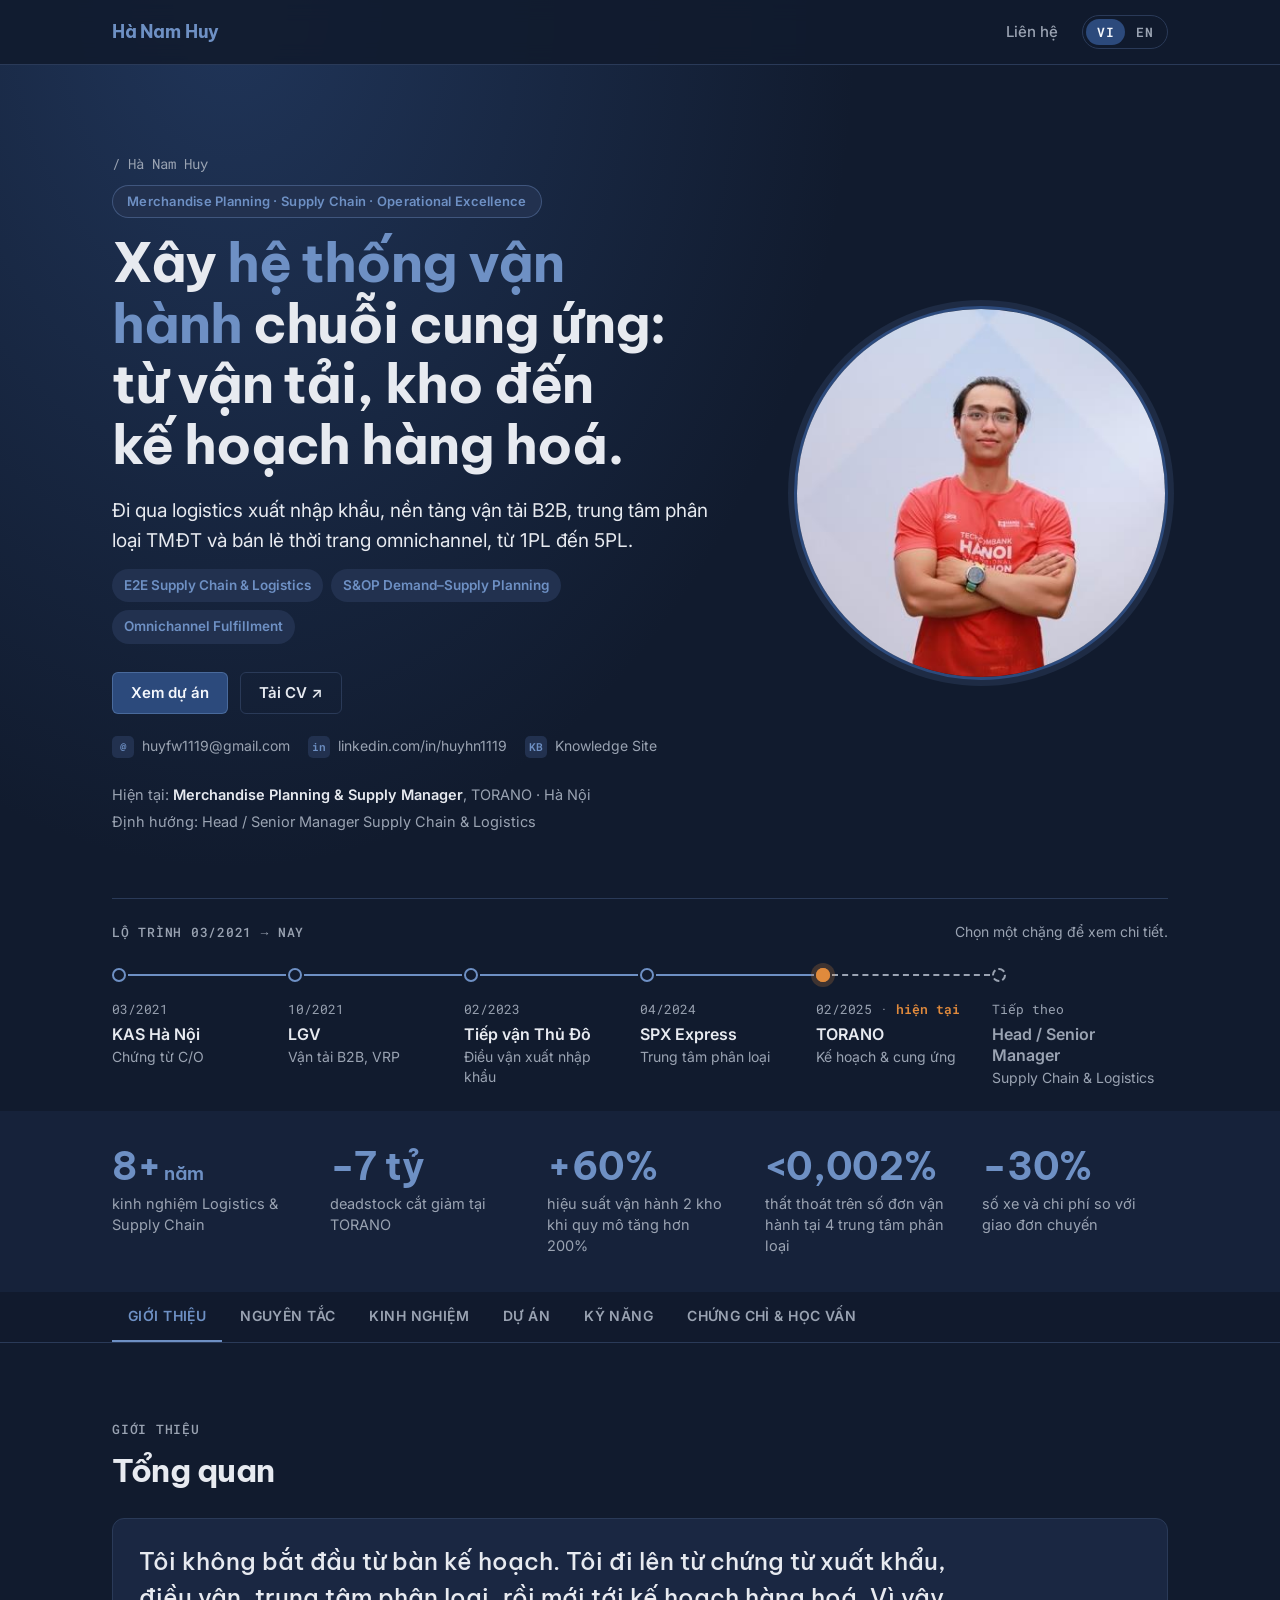
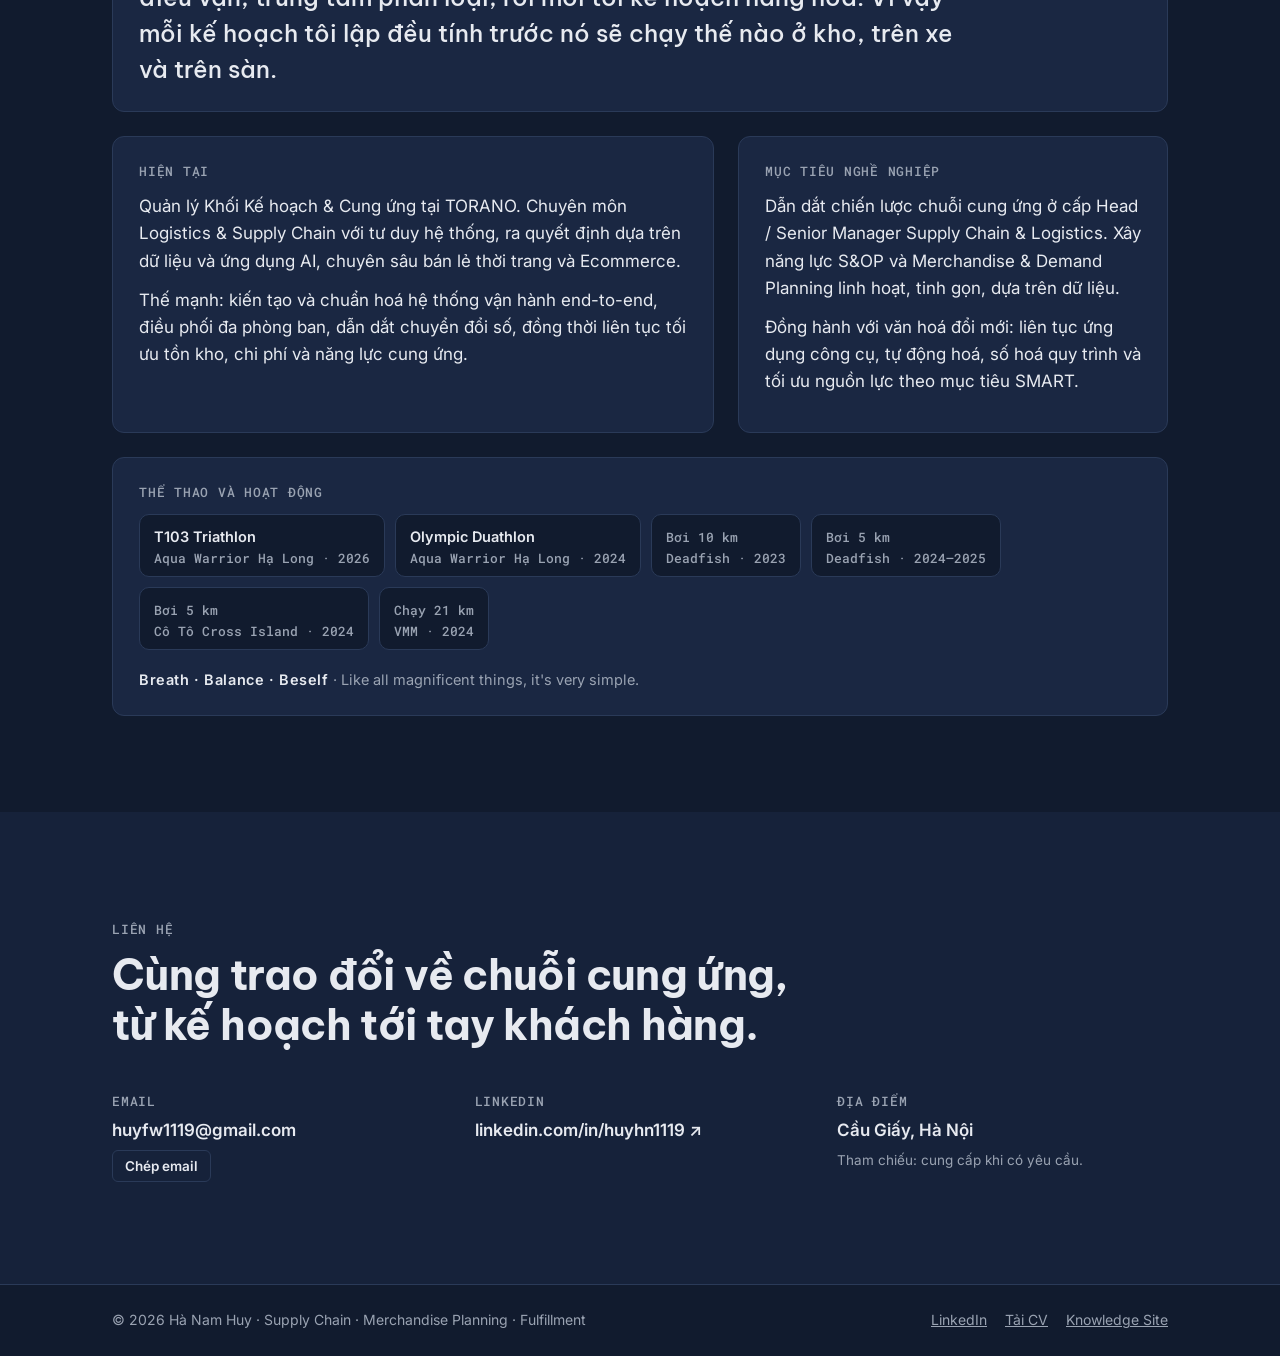
==== index.html @ 33646db2 "Update index.html" ====
<!doctype html>
<html lang="vi" data-lang="vi">
<head>
<meta charset="utf-8">
<meta name="viewport" content="width=device-width, initial-scale=1, viewport-fit=cover">
<title>Portfolio Hà Nam Huy</title>
<meta name="description" content="Hà Nam Huy · Merchandise Planning & Supply Manager. 8+ năm Logistics & Supply Chain: S&OP, tối ưu tồn kho, omnichannel fulfillment.">
<meta name="theme-color" content="#111B2E">
<meta property="og:title" content="Portfolio Hà Nam Huy">
<meta property="og:description" content="Xây hệ thống vận hành chuỗi cung ứng: từ vận tải, kho đến kế hoạch hàng hoá.">
<meta property="og:image" content="https://huyhn1119.github.io/portrait.jpg">
<meta property="og:type" content="website">
<link rel="preconnect" href="https://fonts.googleapis.com">
<link rel="preconnect" href="https://fonts.gstatic.com" crossorigin>
<link rel="stylesheet" href="https://fonts.googleapis.com/css2?family=Be+Vietnam+Pro:wght@500;600;700&family=Inter:wght@400;500;600&family=Roboto+Mono:wght@500;600&display=swap">
<link rel="stylesheet" href="style.css">
</head>
<body>

<header class="site-header is-static">
  <div class="wrap">
    <a class="wordmark" href="#top">Hà Nam Huy</a>
    <nav class="nav" aria-label="Chính">
      <a href="#contact"><span class="vi">Liên hệ</span><span class="en">Contact</span></a>
    </nav>
    <div class="lang-toggle" role="group" aria-label="Ngôn ngữ / Language">
      <button type="button" id="lang-vi" data-set-lang="vi" aria-pressed="true">VI</button>
      <button type="button" id="lang-en" data-set-lang="en" aria-pressed="false">EN</button>
    </div>
  </div>
</header>

<main id="top">

  <!-- ============ HERO ============ -->
  <section class="hero">
    <div class="wrap">
      <div class="hero-grid">
        <div>
          <p class="tag">/ Hà Nam Huy</p>
          <span class="title-badge">Merchandise Planning · Supply Chain · Operational Excellence</span>
          <h1>
            <span class="vi">Xây <span class="hl">hệ thống vận hành</span> chuỗi cung ứng: từ vận tải, kho đến kế hoạch hàng hoá.</span>
            <span class="en">I build <span class="hl">supply chain operations</span>: from transport and warehousing to merchandise planning.</span>
          </h1>
          <p class="sub">
            <span class="vi">Đi qua logistics xuất nhập khẩu, nền tảng vận tải B2B, trung tâm phân loại TMĐT và bán lẻ thời trang omnichannel, từ 1PL đến 5PL.</span>
            <span class="en">My path runs through import–export logistics, a B2B transport platform, e-commerce sortation centers and omnichannel fashion retail, from 1PL to 5PL.</span>
          </p>
          <ul class="chips">
            <li class="chip">E2E Supply Chain &amp; Logistics</li>
            <li class="chip">S&amp;OP Demand–Supply Planning</li>
            <li class="chip">Omnichannel Fulfillment</li>
          </ul>
          <div class="hero-actions">
            <a class="btn btn-primary" href="#projects" data-open="projects"><span class="vi">Xem dự án</span><span class="en">View work</span></a>
            <a class="btn btn-ghost" href="https://drive.google.com/drive/u/0/folders/1o5TJ6o3ONp632tUs8IIN2WiGJLs0FTWV" target="_blank" rel="noopener"><span class="vi">Tải CV ↗</span><span class="en">Download CV ↗</span></a>
          </div>
          <ul class="contact-pills">
            <li><span class="pill-text"><span class="pill-icon" aria-hidden="true">@</span>huyfw1119@gmail.com</span></li>
            <li><a href="https://www.linkedin.com/in/huyhn1119" target="_blank" rel="noopener"><span class="pill-icon" aria-hidden="true">in</span>linkedin.com/in/huyhn1119</a></li>
            <li><a href="https://sites.google.com/view/huyhn1119" target="_blank" rel="noopener"><span class="pill-icon" aria-hidden="true">KB</span>Knowledge Site</a></li>
          </ul>
          <ul class="hero-meta">
            <li>
              <span class="vi">Hiện tại: <strong>Merchandise Planning &amp; Supply Manager</strong>, TORANO · Hà Nội</span>
              <span class="en">Now: <strong>Merchandise Planning &amp; Supply Manager</strong>, TORANO · Hanoi</span>
            </li>
            <li>
              <span class="vi">Định hướng: Head / Senior Manager Supply Chain &amp; Logistics</span>
              <span class="en">Open to: Head / Senior Manager, Supply Chain &amp; Logistics</span>
            </li>
          </ul>
        </div>
        <figure class="portrait">
          <img src="portrait.jpg" width="396" height="396" alt="Chân dung Hà Nam Huy">
        </figure>
      </div>

      <!-- Career route: 5 stops, oldest to newest, then the next role -->
      <div class="route">
        <div class="route-head">
          <span class="label"><span class="vi">Lộ trình 03/2021 → nay</span><span class="en">Route 03/2021 → today</span></span>
          <p><span class="vi">Chọn một chặng để xem chi tiết.</span><span class="en">Pick a stop to see the details.</span></p>
        </div>
        <ol class="route-track">
          <li class="stop">
            <span class="dot" aria-hidden="true"></span>
            <a href="#exp-kas" data-open="exp-kas">
              <span class="stop-date">03/2021</span>
              <span class="stop-name">KAS Hà Nội</span>
              <span class="stop-role"><span class="vi">Chứng từ C/O</span><span class="en">C/O documentation</span></span>
            </a>
          </li>
          <li class="stop">
            <span class="dot" aria-hidden="true"></span>
            <a href="#exp-lgv" data-open="exp-lgv">
              <span class="stop-date">10/2021</span>
              <span class="stop-name">LGV</span>
              <span class="stop-role"><span class="vi">Vận tải B2B, VRP</span><span class="en">B2B transport, VRP</span></span>
            </a>
          </li>
          <li class="stop">
            <span class="dot" aria-hidden="true"></span>
            <a href="#exp-thudo" data-open="exp-thudo">
              <span class="stop-date">02/2023</span>
              <span class="stop-name"><span class="vi">Tiếp vận Thủ Đô</span><span class="en">Thu Do Logistics</span></span>
              <span class="stop-role"><span class="vi">Điều vận xuất nhập khẩu</span><span class="en">Import–export dispatch</span></span>
            </a>
          </li>
          <li class="stop">
            <span class="dot" aria-hidden="true"></span>
            <a href="#exp-spx" data-open="exp-spx">
              <span class="stop-date">04/2024</span>
              <span class="stop-name">SPX Express</span>
              <span class="stop-role"><span class="vi">Trung tâm phân loại</span><span class="en">Sortation centers</span></span>
            </a>
          </li>
          <li class="stop is-current">
            <span class="dot" aria-hidden="true"></span>
            <a href="#exp-torano" data-open="exp-torano">
              <span class="stop-date">02/2025 · <span class="stop-now"><span class="vi">hiện tại</span><span class="en">now</span></span></span>
              <span class="stop-name">TORANO</span>
              <span class="stop-role"><span class="vi">Kế hoạch &amp; cung ứng</span><span class="en">Planning &amp; supply</span></span>
            </a>
          </li>
          <li class="stop is-next">
            <span class="dot" aria-hidden="true"></span>
            <span class="stop-date"><span class="vi">Tiếp theo</span><span class="en">Next</span></span>
            <span class="stop-name">Head / Senior Manager</span>
            <span class="stop-role">Supply Chain &amp; Logistics</span>
          </li>
          <li class="parcel" aria-hidden="true"></li>
        </ol>
      </div>
    </div>
  </section>

  <!-- ============ KEY NUMBERS ============ -->
  <section class="numbers" aria-label="Con số chính">
    <div class="wrap">
      <ul>
        <li>
          <span class="figure">8+<small><span class="vi">năm</span><span class="en">yrs</span></small></span>
          <span><span class="vi">kinh nghiệm Logistics &amp; Supply Chain</span><span class="en">in logistics &amp; supply chain</span></span>
        </li>
        <li>
          <span class="figure"><span class="vi">−7 tỷ</span><span class="en">−7B</span></span>
          <span><span class="vi">deadstock cắt giảm tại TORANO</span><span class="en">VND of deadstock cut at TORANO</span></span>
        </li>
        <li>
          <span class="figure">+60%</span>
          <span><span class="vi">hiệu suất vận hành 2 kho khi quy mô tăng hơn 200%</span><span class="en">productivity across 2 warehouses while volume grew 200%+</span></span>
        </li>
        <li>
          <span class="figure"><span class="vi">&lt;0,002%</span><span class="en">&lt;0.002%</span></span>
          <span><span class="vi">thất thoát trên số đơn vận hành tại 4 trung tâm phân loại</span><span class="en">loss on orders handled across 4 sortation centers</span></span>
        </li>
        <li>
          <span class="figure">−30%</span>
          <span><span class="vi">số xe và chi phí so với giao đơn chuyến</span><span class="en">vehicles and cost vs. single-drop trips</span></span>
        </li>
      </ul>
    </div>
  </section>

  <!-- ============ TAB BAR ============ -->
  <nav class="tabbar" aria-label="Nội dung">
    <div class="wrap">
      <div class="tabs-scroll">
        <div class="tablist" role="tablist" aria-label="Nội dung">
          <button class="tab" role="tab" id="tab-intro" aria-controls="intro" aria-selected="true" tabindex="0"><span class="vi">Giới thiệu</span><span class="en">About</span></button>
          <button class="tab" role="tab" id="tab-principles" aria-controls="principles" aria-selected="false" tabindex="-1"><span class="vi">Nguyên tắc</span><span class="en">Principles</span></button>
          <button class="tab" role="tab" id="tab-experience" aria-controls="experience" aria-selected="false" tabindex="-1"><span class="vi">Kinh nghiệm</span><span class="en">Experience</span></button>
          <button class="tab" role="tab" id="tab-projects" aria-controls="projects" aria-selected="false" tabindex="-1"><span class="vi">Dự án</span><span class="en">Work</span></button>
          <button class="tab" role="tab" id="tab-skills" aria-controls="skills" aria-selected="false" tabindex="-1"><span class="vi">Kỹ năng</span><span class="en">Skills</span></button>
          <button class="tab" role="tab" id="tab-certs" aria-controls="certs" aria-selected="false" tabindex="-1"><span class="vi">Chứng chỉ &amp; Học vấn</span><span class="en">Certificates &amp; Education</span></button>
        </div>
      </div>
    </div>
  </nav>

  <div class="panels" id="panels">
    <div class="wrap">

      <!-- ===== INTRO ===== -->
      <section class="tabpanel" role="tabpanel" id="intro" aria-labelledby="tab-intro">
        <div class="panel-title">
          <span class="label"><span class="vi">Giới thiệu</span><span class="en">About</span></span>
          <h2><span class="vi">Tổng quan</span><span class="en">Overview</span></h2>
        </div>
        <div class="intro-grid">
          <div class="card wide">
            <p class="about-intro vi">Tôi không bắt đầu từ bàn kế hoạch. Tôi đi lên từ chứng từ xuất khẩu, điều vận, trung tâm phân loại, rồi mới tới kế hoạch hàng hoá. Vì vậy mỗi kế hoạch tôi lập đều tính trước nó sẽ chạy thế nào ở kho, trên xe và trên sàn.</p>
            <p class="about-intro en">I didn't start at a planning desk. I came up through export documentation, freight dispatch and sortation centers before moving into merchandise planning. So every plan I build already accounts for how it will run in the warehouse, on the truck and on the marketplace.</p>
          </div>
          <div class="card">
            <h3 class="label"><span class="vi">Hiện tại</span><span class="en">Today</span></h3>
            <p class="vi">Quản lý Khối Kế hoạch &amp; Cung ứng tại TORANO. Chuyên môn Logistics &amp; Supply Chain với tư duy hệ thống, ra quyết định dựa trên dữ liệu và ứng dụng AI, chuyên sâu bán lẻ thời trang và Ecommerce.</p>
            <p class="en">I lead the Planning &amp; Supply division at TORANO. My work is logistics and supply chain with systems thinking, data-driven decisions and applied AI, focused on fashion retail and e-commerce.</p>
            <p class="vi">Thế mạnh: kiến tạo và chuẩn hoá hệ thống vận hành end-to-end, điều phối đa phòng ban, dẫn dắt chuyển đổi số, đồng thời liên tục tối ưu tồn kho, chi phí và năng lực cung ứng.</p>
            <p class="en">Strengths: building and standardizing end-to-end operations, coordinating across departments and leading digital change, while keeping inventory, cost and supply capacity in check.</p>
          </div>
          <div class="card">
            <h3 class="label"><span class="vi">Mục tiêu nghề nghiệp</span><span class="en">Career goal</span></h3>
            <p class="vi">Dẫn dắt chiến lược chuỗi cung ứng ở cấp Head / Senior Manager Supply Chain &amp; Logistics. Xây năng lực S&amp;OP và Merchandise &amp; Demand Planning linh hoạt, tinh gọn, dựa trên dữ liệu.</p>
            <p class="en">To lead supply chain strategy as Head / Senior Manager of Supply Chain &amp; Logistics, building S&amp;OP and merchandise and demand planning that is agile, lean and data-driven.</p>
            <p class="vi">Đồng hành với văn hoá đổi mới: liên tục ứng dụng công cụ, tự động hoá, số hoá quy trình và tối ưu nguồn lực theo mục tiêu SMART.</p>
            <p class="en">I want to work in a culture of change: adopting tools, automating, digitizing processes and using resources against SMART goals.</p>
          </div>
          <div class="card wide">
            <h3 class="label"><span class="vi">Thể thao và hoạt động</span><span class="en">Sport</span></h3>
            <ul class="sport-list">
              <li><b>T103 Triathlon</b><span>Aqua Warrior Hạ Long · 2026</span></li>
              <li><b>Olympic Duathlon</b><span>Aqua Warrior Hạ Long · 2024</span></li>
              <li><b><span class="vi">Bơi 10 km</span><span class="en">Swim 10 km</span></b><span>Deadfish · 2023</span></li>
              <li><b><span class="vi">Bơi 5 km</span><span class="en">Swim 5 km</span></b><span>Deadfish · 2024–2025</span></li>
              <li><b><span class="vi">Bơi 5 km</span><span class="en">Swim 5 km</span></b><span>Cô Tô Cross Island · 2024</span></li>
              <li><b><span class="vi">Chạy 21 km</span><span class="en">Run 21 km</span></b><span>VMM · 2024</span></li>
            </ul>
            <p class="motto" style="margin-top:18px"><b>Breath · Balance · Beself</b> · Like all magnificent things, it's very simple.</p>
          </div>
        </div>
      </section>

      <!-- ===== PRINCIPLES ===== -->
      <section class="tabpanel" role="tabpanel" id="principles" aria-labelledby="tab-principles" hidden>
        <div class="panel-block">
          <div class="panel-title">
            <span class="label"><span class="vi">Điều tôi tin</span><span class="en">What I believe</span></span>
            <h2><span class="vi">5 nguyên tắc rút ra từ 5 chặng đường.</span><span class="en">Five principles from five stops.</span></h2>
          </div>
          <ul class="beliefs">
            <li class="belief">
              <h3><span class="vi">Nhìn cả chuỗi trước khi tối ưu một khâu.</span><span class="en">See the whole chain before optimizing one step.</span></h3>
              <div>
                <p class="vi">Tôi đã đi qua chứng từ xuất khẩu, điều vận, trung tâm phân loại rồi kế hoạch hàng hoá. Sửa một khâu mà không nhìn khâu sau thì chi phí chỉ chuyển sang chỗ khác.</p>
                <p class="en">I have worked export documentation, freight dispatch, sortation centers and merchandise planning. Fix one step without looking at the next, and the cost simply moves somewhere else.</p>
                <p class="source"><b><span class="vi">Rút ra từ</span><span class="en">From</span></b> · KAS · <span class="vi">Tiếp vận Thủ Đô</span><span class="en">Thu Do Logistics</span> · SPX · TORANO</p>
              </div>
            </li>
            <li class="belief">
              <h3><span class="vi">Phương án tốt phải chạy được với ràng buộc thật.</span><span class="en">A good plan has to run under real constraints.</span></h3>
              <div>
                <p class="vi">SLA, khung giờ giao, tải trọng xe, công suất kho, leadtime sản xuất: thiếu một ràng buộc thì kế hoạch đẹp cũng vỡ khi vào cao điểm.</p>
                <p class="en">SLAs, delivery windows, vehicle payloads, warehouse capacity, production lead time: miss one constraint and even a clean plan breaks at peak.</p>
                <p class="source"><b><span class="vi">Rút ra từ</span><span class="en">From</span></b> · LGV (VRP, milk-run) · SPX (campaign) · TORANO (<span class="vi">mùa sale</span><span class="en">sale seasons</span>)</p>
              </div>
            </li>
            <li class="belief">
              <h3><span class="vi">Chuẩn hoá trước, số hoá sau.</span><span class="en">Standardize first, digitize second.</span></h3>
              <div>
                <p class="vi">Quy trình phải rõ, hàng phải có định danh – định lượng – định vị, rồi mới đưa lên hệ thống. Làm ngược lại thì phần mềm mới chỉ ghi nhận cái lộn xộn cũ nhanh hơn.</p>
                <p class="en">The process has to be clear and every item identified, counted and located before it goes into a system. Do it the other way round and new software just records the old mess faster.</p>
                <p class="source"><b><span class="vi">Rút ra từ</span><span class="en">From</span></b> · SPX (<span class="vi">tồn công cụ</span><span class="en">tool inventory</span> 66% → 99%) · TORANO (Base → Lark Suite, <span class="vi">tồn kho chính xác</span><span class="en">inventory accuracy</span> 90% → &gt;99%)</p>
              </div>
            </li>
            <li class="belief">
              <h3><span class="vi">Số liệu phải giúp ra quyết định.</span><span class="en">Data has to drive a decision.</span></h3>
              <div>
                <p class="vi">Dữ liệu chỉ có giá trị khi trả lời được câu hỏi cụ thể: ghép tuyến hay chạy đơn chuyến, tăng ca hay giữ ca, reorder hay cancel PO.</p>
                <p class="en">Data is only worth something when it answers a specific question: consolidate the route or run single drops, add overtime or hold the shift, reorder or cancel the PO.</p>
                <p class="source"><b><span class="vi">Rút ra từ</span><span class="en">From</span></b> · LGV · SPX · TORANO</p>
              </div>
            </li>
            <li class="belief">
              <h3><span class="vi">Đội vận hành mạnh nhờ hệ thống, không nhờ quản lý phải có mặt.</span><span class="en">Strong operations teams run on systems, not on the manager being in the room.</span></h3>
              <div>
                <p class="vi">Mỗi người biết rõ việc của mình, đo bằng chỉ số nào, phối hợp với ai. Khi đó đội vẫn chạy đúng dù quản lý vắng mặt.</p>
                <p class="en">Everyone knows their job, the metric it is measured by and who they work with. Then the team runs right even when the manager is away.</p>
                <p class="source"><b><span class="vi">Rút ra từ</span><span class="en">From</span></b> · <span class="vi">Tiếp vận Thủ Đô</span><span class="en">Thu Do Logistics</span> (Team leader) · SPX (<span class="vi">6 team, 30 người</span><span class="en">6 teams, 30 people</span>) · TORANO (<span class="vi">29 người</span><span class="en">29 people</span>, OKRs)</p>
              </div>
            </li>
          </ul>
        </div>

        <div class="panel-block">
          <div class="panel-title">
            <span class="label"><span class="vi">Cách tôi làm việc</span><span class="en">How I work</span></span>
            <h2><span class="vi">Mỗi bài toán vận hành đi qua 5 bước, rồi lặp lại.</span><span class="en">Every operations problem goes through five steps, then the cycle repeats.</span></h2>
          </div>
          <div class="work-grid">
            <div>
              <ol class="steps">
                <li class="step">
                  <h3><span class="vi">Vẽ lại luồng</span><span class="en">Map the flow</span></h3>
                  <p><span class="vi">VSM: dòng hàng và dòng thông tin đang chạy thật, không phải trên giấy.</span><span class="en">VSM: the material and information flow as it really runs, not as it looks on paper.</span></p>
                </li>
                <li class="step">
                  <h3><span class="vi">Khoanh vùng</span><span class="en">Isolate</span></h3>
                  <p><span class="vi">Pareto: số ít khâu, SKU, nguyên nhân gây phần lớn vấn đề.</span><span class="en">Pareto: the few steps, SKUs and causes behind most of the problem.</span></p>
                </li>
                <li class="step">
                  <h3><span class="vi">Chuẩn hoá</span><span class="en">Standardize</span></h3>
                  <p><span class="vi">Tam định (Định danh – Định lượng – Định vị) và quy trình liên phòng ban.</span><span class="en">Identify, count and locate every item, and set cross-department processes.</span></p>
                </li>
                <li class="step">
                  <h3><span class="vi">Số hoá và đo</span><span class="en">Digitize and measure</span></h3>
                  <p><span class="vi">Pipeline API – ELT – Report/BI, dashboard, KPI.</span><span class="en">API – ELT – Report/BI pipeline, dashboards, KPIs.</span></p>
                </li>
                <li class="step">
                  <h3><span class="vi">Vận hành theo chu trình</span><span class="en">Run the cycle</span></h3>
                  <p><span class="vi">S&amp;OP, OKRs: review định kỳ, điều chỉnh kế hoạch.</span><span class="en">S&amp;OP and OKRs: regular reviews, plan adjustments.</span></p>
                </li>
              </ol>
              <p class="loop-note">
                <svg width="18" height="18" viewBox="0 0 18 18" aria-hidden="true"><path d="M15 9a6 6 0 1 1-2-4.5M13 1.8v3h-3"/></svg>
                <span><span class="vi">Kết quả đo ở bước 5 quay lại bước 1: mỗi vòng review là một lần vẽ lại luồng.</span><span class="en">What step 5 measures feeds back into step 1: every review cycle redraws the flow.</span></span>
              </p>
            </div>

            <aside class="panel-box card">
              <span class="label"><span class="vi">Khung cân bằng</span><span class="en">Balancing frame</span></span>
              <h3><span class="vi">3 yếu tố cân bằng trong mọi quyết định</span><span class="en">Three forces in every decision</span></h3>
              <p><span class="vi">Cải thiện một cạnh thường tạo áp lực lên hai cạnh còn lại.</span><span class="en">Improving one side usually puts pressure on the other two.</span></p>
              <svg class="triangle" viewBox="0 0 360 270" role="img" aria-label="Tam giác Service, Cost, Cash">
                <polygon class="tri-edge" points="180,46 316,222 44,222"/>
                <circle class="tri-node" cx="180" cy="46" r="7"/>
                <circle class="tri-node" cx="316" cy="222" r="7"/>
                <circle class="tri-node" cx="44" cy="222" r="7"/>
                <text class="tri-label vi" x="180" y="16" text-anchor="middle">Mức độ phục vụ</text>
                <text class="tri-sub vi" x="180" y="31" text-anchor="middle">Service</text>
                <text class="tri-label en" x="180" y="28" text-anchor="middle">Service</text>
                <text class="tri-label vi" x="52" y="250" text-anchor="middle">Chi phí</text>
                <text class="tri-sub vi" x="52" y="265" text-anchor="middle">Cost</text>
                <text class="tri-label en" x="52" y="250" text-anchor="middle">Cost</text>
                <text class="tri-label vi" x="308" y="250" text-anchor="middle">Vốn tồn kho</text>
                <text class="tri-sub vi" x="308" y="265" text-anchor="middle">Cash</text>
                <text class="tri-label en" x="308" y="250" text-anchor="middle">Cash</text>
                <text class="tri-center vi" x="180" y="168" text-anchor="middle">cân bằng theo</text>
                <text class="tri-center vi" x="180" y="186" text-anchor="middle">chiến lược</text>
                <text class="tri-center en" x="180" y="168" text-anchor="middle">balanced by</text>
                <text class="tri-center en" x="180" y="186" text-anchor="middle">strategy</text>
              </svg>
              <p class="cite"><span class="vi">Khung Supply Chain Triangle của Bram DeSmet</span><span class="en">Bram DeSmet's Supply Chain Triangle</span>, <a href="https://bramdesmet.com/supply-chain-triangle/" target="_blank" rel="noopener">Kogan Page, 2018</a>.</p>
            </aside>
          </div>
        </div>
      </section>

      <!-- ===== EXPERIENCE ===== -->
      <section class="tabpanel" role="tabpanel" id="experience" aria-labelledby="tab-experience" hidden>
        <div class="panel-title">
          <span class="label"><span class="vi">Kinh nghiệm</span><span class="en">Experience</span></span>
          <h2><span class="vi">5 chặng, mới nhất trước.</span><span class="en">Five stops, newest first.</span></h2>
          <p><span class="vi">Số liệu lấy từ CV. Mỗi chặng có một bài học rút ra; 4 chặng có trang case riêng.</span><span class="en">Figures come from my CV. Each stop has one lesson; four have their own case page.</span></p>
        </div>
        <ul class="exp-list">

          <li class="exp-card is-current" id="exp-torano">
            <div class="exp-head">
              <h3 class="exp-company">TORANO <span class="vi">· Công ty TNHH TM Dương Anh Việt Nam</span><span class="en">· Duong Anh Vietnam Trading Co., Ltd.</span></h3>
              <span class="exp-period">02/2025 – <span class="vi">nay</span><span class="en">present</span></span>
            </div>
            <p class="exp-role">Merchandise Planning &amp; Supply Manager</p>
            <p class="exp-scope"><span class="vi">29 người (Planning 4 · Kho 25) · báo cáo CEO · Top 2 thời trang nam TMĐT · doanh thu 500+ tỷ · ngân sách sản xuất 200+ tỷ</span><span class="en">29 people (Planning 4 · Warehouse 25) · reporting to the CEO · Top 2 in men's fashion e-commerce · VND 500B+ revenue · VND 200B+ production budget</span></p>
            <p class="exp-lesson"><span class="vi">Kế hoạch, kho và dữ liệu phải chạy chung một hệ thống.</span><span class="en">Planning, warehousing and data have to run as one system.</span></p>
            <ul class="points vi">
              <li>Thiết lập và vận hành chu trình S&amp;OP toàn công ty, đồng bộ Sản xuất – Kinh doanh – Tồn kho.</li>
              <li>Pipeline dữ liệu API – ELT – Report/BI và model ML dự báo nhu cầu.</li>
              <li>Cơ cấu hàng hoá (assortment): danh mục, dòng hàng, phân khúc sản phẩm.</li>
              <li>Thiết lập lại luồng công việc 2 kho: phân phối 600.000 pcs và fulfillment 3.000–5.000 đơn/ngày.</li>
              <li>Xây OKRs, chuyển hệ thống từ Base sang Lark Suite và Meegle.</li>
            </ul>
            <ul class="points en">
              <li>Set up and ran a company-wide S&amp;OP cycle aligning production, sales and inventory.</li>
              <li>An API – ELT – Report/BI data pipeline and ML demand-forecasting models.</li>
              <li>Assortment structure: categories, product lines, product segments.</li>
              <li>Redesigned work flow in 2 warehouses: 600,000-pc distribution stock and 3,000–5,000 e-commerce orders a day.</li>
              <li>Set up OKRs and moved from Base to Lark Suite and Meegle.</li>
            </ul>
            <ul class="kpi-row">
              <li class="kpi-chip">Deadstock <strong><span class="vi">−7 tỷ</span><span class="en">−VND 7B</span></strong></li>
              <li class="kpi-chip">SLOB <strong>15% → &lt;5%</strong></li>
              <li class="kpi-chip"><span class="vi">Tồn kho</span><span class="en">Inventory</span> <strong>−20%</strong></li>
              <li class="kpi-chip"><span class="vi">Hiệu suất 2 kho</span><span class="en">Warehouse productivity</span> <strong>+60%</strong></li>
              <li class="kpi-chip"><span class="vi">Tồn kho chính xác</span><span class="en">Inventory accuracy</span> <strong>90% → &gt;99%</strong></li>
              <li class="kpi-chip"><span class="vi">Tiết kiệm vận chuyển 2025</span><span class="en">Transport saved in 2025</span> <strong><span class="vi">&gt;600 tr</span><span class="en">VND 600M+</span></strong></li>
            </ul>
            <div class="exp-actions">
              <a class="btn btn-ghost btn-small" href="case-ibp.html">Case · IBP + ML Forecasting →</a>
              <a class="btn btn-ghost btn-small" href="case-fulfillment.html">Case · Fulfillment flow →</a>
            </div>
          </li>

          <li class="exp-card" id="exp-spx">
            <div class="exp-head">
              <h3 class="exp-company">SPX Express · SEA Group</h3>
              <span class="exp-period">04/2024 – 01/2025</span>
            </div>
            <p class="exp-role">Operation Support Lead</p>
            <p class="exp-scope"><span class="vi">Mega SOC Bắc Ninh A &amp; B · SOC Hà Nội &amp; Hà Nội 2 · 6 team, 30 người · báo cáo AM · 500k–1M+ đơn/ngày · kho 100.000 m²</span><span class="en">Mega SOC Bắc Ninh A &amp; B · Hà Nội &amp; Hà Nội 2 SOC · 6 teams, 30 people · reporting to the AM · 500k–1M+ orders a day · 100,000 m² warehouse</span></p>
            <p class="exp-lesson"><span class="vi">Cao điểm thắng nhờ chuẩn bị trước, không nhờ tăng ca chữa cháy.</span><span class="en">Peaks are won by preparing early, not by firefighting with overtime.</span></p>
            <ul class="points vi">
              <li>Hoạch định nguồn lực theo dự báo nhu cầu và khả năng xử lý.</li>
              <li>Quản trị rủi ro, overtime kỳ campaign và spike.</li>
              <li>Kiểm soát backlog, thất lạc, hư hỏng.</li>
              <li>Mua hàng và kiểm soát công cụ dụng cụ vận hành, ngân sách 500+ triệu/tháng.</li>
            </ul>
            <ul class="points en">
              <li>Planned resources against demand forecasts and handling capacity.</li>
              <li>Managed risk and overtime through campaigns and spikes.</li>
              <li>Controlled backlog, lost parcels and damage.</li>
              <li>Bought and controlled operating tools and supplies, a VND 500M+ monthly budget.</li>
            </ul>
            <ul class="kpi-row">
              <li class="kpi-chip"><span class="vi">Thất thoát</span><span class="en">Loss</span> <strong><span class="vi">&lt;0,002%</span><span class="en">&lt;0.002%</span></strong></li>
              <li class="kpi-chip"><span class="vi">Kho admin</span><span class="en">Admin warehouse</span> <strong>+30%</strong></li>
              <li class="kpi-chip"><span class="vi">Kiểm soát tồn công cụ</span><span class="en">Tool inventory control</span> <strong>66% → 99%</strong></li>
            </ul>
            <div class="exp-actions">
              <a class="btn btn-ghost btn-small" href="case-spx.html">Case · SPX SOC →</a>
            </div>
          </li>

          <li class="exp-card" id="exp-thudo">
            <div class="exp-head">
              <h3 class="exp-company"><span class="vi">Công ty TNHH Đầu tư và Tiếp vận Thủ Đô</span><span class="en">Thu Do Investment &amp; Logistics Co., Ltd.</span></h3>
              <span class="exp-period">02/2023 – 04/2024</span>
            </div>
            <p class="exp-role"><span class="vi">Team leader · Ban Điều vận</span><span class="en">Team leader · Dispatch</span></p>
            <p class="exp-lesson"><span class="vi">Một lô hàng đi qua nhiều khâu. Lỗi ở khâu trước, khâu sau phải trả giá.</span><span class="en">A shipment passes through many hands. A mistake upstream is paid for downstream.</span></p>
            <ul class="points vi">
              <li>Điều vận hàng xuất nhập khẩu FCL, LCL.</li>
              <li>Vận tải nội địa, xuyên biên giới, quá cảnh; liên phương thức (đường sắt, biển, bộ) và đa phương thức.</li>
              <li>Chứng từ vận tải theo incoterm EXW, FCA, FOB, CFR, CIF, DAP, DDP.</li>
              <li>Tư vấn và xin Chứng nhận xuất xứ (C/O).</li>
            </ul>
            <ul class="points en">
              <li>Dispatched FCL and LCL import–export shipments.</li>
              <li>Domestic, cross-border and transit transport; intermodal (rail, sea, road) and multimodal moves.</li>
              <li>Transport documents under EXW, FCA, FOB, CFR, CIF, DAP and DDP.</li>
              <li>Advised on and applied for Certificates of Origin (C/O).</li>
            </ul>
          </li>

          <li class="exp-card" id="exp-lgv">
            <div class="exp-head">
              <h3 class="exp-company"><span class="vi">Công ty TNHH Công nghệ Vận tải LGV (Logivan)</span><span class="en">LGV Transport Technology Co., Ltd. (Logivan)</span></h3>
              <span class="exp-period">10/2021 – 12/2022</span>
            </div>
            <p class="exp-role">Procurement Executive (B2B) · Coordinator Transportation (SME)</p>
            <p class="exp-scope"><span class="vi">Mảng B2B 50+ tỷ doanh thu · khách FDI, VN50 ngành FMCG, Agri, Industry: Carlsberg, Ajinomoto, Nagase, Sika</span><span class="en">B2B business of VND 50B+ revenue · FDI and VN50 clients in FMCG, agri and industry: Carlsberg, Ajinomoto, Nagase, Sika</span></p>
            <p class="exp-lesson"><span class="vi">Phương án tối ưu phải tính đủ SLA, khung giờ, tải trọng xe.</span><span class="en">An optimal plan has to account for SLAs, time windows and vehicle payloads.</span></p>
            <ul class="points vi">
              <li>Lập kế hoạch, đàm phán, ký hợp đồng và quản lý key partner vận tải toàn quốc (10–150+ xe mỗi đối tác).</li>
              <li>Tư vấn và vận hành E2E dịch vụ vận chuyển trên nền tảng (app, web): Lead → CS → After-sales.</li>
              <li>Lập kế hoạch VRP miền Bắc và miền Nam theo ràng buộc SLA: leadtime, khung giờ, tuyến đường, loại xe.</li>
            </ul>
            <ul class="points en">
              <li>Planned, negotiated, contracted and managed key transport partners nationwide (10–150+ vehicles each).</li>
              <li>Advised on and ran platform delivery services end to end (app, web): lead → CS → after-sales.</li>
              <li>Planned VRP routes for the North and the South under SLA constraints: lead time, time windows, routes, vehicle type.</li>
            </ul>
            <ul class="kpi-row">
              <li class="kpi-chip"><span class="vi">Số xe và chi phí</span><span class="en">Vehicles and cost</span> <strong>−30%</strong></li>
              <li class="kpi-chip"><span class="vi">GM% milk-run</span><span class="en">Milk-run gross margin</span> <strong>~30%</strong> <span class="vi">/ngày, cao điểm &gt;50%</span><span class="en">a day, &gt;50% at peak</span></li>
              <li class="kpi-chip">Fulfillment rate B2B <strong>100%</strong></li>
              <li class="kpi-chip">Partner adoption app <strong>+20%</strong></li>
            </ul>
            <div class="exp-actions">
              <a class="btn btn-ghost btn-small" href="case-lgv.html">Case · LGV VRP →</a>
            </div>
          </li>

          <li class="exp-card" id="exp-kas">
            <div class="exp-head">
              <h3 class="exp-company"><span class="vi">Công ty TNHH KAS Hà Nội</span><span class="en">KAS Hanoi Co., Ltd.</span></h3>
              <span class="exp-period">03/2021 – 10/2021</span>
            </div>
            <p class="exp-role">Operation staff</p>
            <p class="exp-lesson"><span class="vi">Chứng từ sai thì hàng không đi được. Mọi thứ bắt đầu từ quy trình chuẩn.</span><span class="en">Wrong paperwork means the goods don't move. Everything starts with a standard process.</span></p>
            <ul class="points vi">
              <li>Hoàn thiện và xin cấp C/O cho hàng xuất khẩu.</li>
            </ul>
            <ul class="points en">
              <li>Prepared and obtained Certificates of Origin for exports.</li>
            </ul>
            <ul class="kpi-row">
              <li class="kpi-chip">C/O <strong>150</strong> <span class="vi">bộ/tháng</span><span class="en">sets a month</span></li>
            </ul>
          </li>
        </ul>
      </section>

      <!-- ===== PROJECTS ===== -->
      <section class="tabpanel" role="tabpanel" id="projects" aria-labelledby="tab-projects" hidden>
        <div class="panel-title">
          <span class="label"><span class="vi">Dự án</span><span class="en">Work</span></span>
          <h2><span class="vi">4 case nổi bật.</span><span class="en">Four featured cases.</span></h2>
          <p><span class="vi">Mỗi case có trang riêng. Số liệu lấy từ CV; sơ đồ minh hoạ phương pháp, không dùng dữ liệu nội bộ.</span><span class="en">Each case has its own page. Figures come from my CV; the diagrams show the method and use no internal data.</span></p>
        </div>
        <div class="case-grid">
          <a class="case-card" href="case-ibp.html">
            <span class="label"><span class="vi">Chiến lược và hệ thống</span><span class="en">Strategy &amp; systems</span> · TORANO</span>
            <h3><span class="vi">Chuẩn hoá chu trình IBP 5 bước và dự báo nhu cầu bằng ML</span><span class="en">A 5-step IBP cycle with ML demand forecasting</span></h3>
            <p><span class="vi">S&amp;OP toàn công ty, pipeline dữ liệu và model dự báo viết bằng AI.</span><span class="en">Company-wide S&amp;OP, a data pipeline and forecasting models coded with AI.</span></p>
            <div class="metric"><strong><span class="vi">−7 tỷ</span><span class="en">−VND 7B</span></strong><span>deadstock · SLOB 15% → &lt;5%</span></div>
            <span class="more"><span class="vi">Xem case →</span><span class="en">Read the case →</span></span>
          </a>
          <a class="case-card" href="case-fulfillment.html">
            <span class="label"><span class="vi">Vận hành và tối ưu</span><span class="en">Operations &amp; optimization</span> · TORANO</span>
            <h3><span class="vi">Thiết kế lại luồng kho vận khi quy mô tăng hơn 200%</span><span class="en">Redesigning warehouse flow as volume grew 200%+</span></h3>
            <p><span class="vi">Tam định, VSM, cross-docking và MEIO cho 2 kho.</span><span class="en">Identify–count–locate, VSM, cross-docking and MEIO across two warehouses.</span></p>
            <div class="metric"><strong>+60%</strong><span><span class="vi">hiệu suất vận hành 2 kho</span><span class="en">warehouse productivity</span></span></div>
            <span class="more"><span class="vi">Xem case →</span><span class="en">Read the case →</span></span>
          </a>
          <a class="case-card" href="case-spx.html">
            <span class="label"><span class="vi">Vận hành quy mô lớn</span><span class="en">Large-scale operations</span> · SPX Express</span>
            <h3><span class="vi">Vận hành cao điểm 4 trung tâm phân loại</span><span class="en">Peak operations at 4 sortation centers</span></h3>
            <p><span class="vi">500k–1M+ đơn/ngày, 6 team, 30 người.</span><span class="en">500k–1M+ orders a day, 6 teams, 30 people.</span></p>
            <div class="metric"><strong><span class="vi">&lt;0,002%</span><span class="en">&lt;0.002%</span></strong><span><span class="vi">thất thoát trên số đơn vận hành</span><span class="en">loss on orders handled</span></span></div>
            <span class="more"><span class="vi">Xem case →</span><span class="en">Read the case →</span></span>
          </a>
          <a class="case-card" href="case-lgv.html">
            <span class="label"><span class="vi">Tối ưu vận tải</span><span class="en">Transport optimization</span> · LGV</span>
            <h3><span class="vi">Lập tuyến VRP và milk-run cho nền tảng logistics SME</span><span class="en">VRP routing and milk-runs for an SME logistics platform</span></h3>
            <p><span class="vi">Ghép đơn theo ràng buộc SLA, khung giờ, tuyến đường, loại xe.</span><span class="en">Consolidating orders under SLA, time-window, route and vehicle constraints.</span></p>
            <div class="metric"><strong>−30%</strong><span><span class="vi">số xe và chi phí</span><span class="en">vehicles and cost</span></span></div>
            <span class="more"><span class="vi">Xem case →</span><span class="en">Read the case →</span></span>
          </a>
        </div>
      </section>

      <!-- ===== SKILLS ===== -->
      <section class="tabpanel" role="tabpanel" id="skills" aria-labelledby="tab-skills" hidden>
        <div class="panel-block">
          <div class="panel-title">
            <span class="label"><span class="vi">Năng lực cốt lõi</span><span class="en">Core capabilities</span></span>
            <h2><span class="vi">6 năng lực, mỗi năng lực một bằng chứng.</span><span class="en">Six capabilities, each with evidence.</span></h2>
          </div>
          <ul class="cap-grid on-cards">
            <li class="cap">
              <h3><span class="vi">Thiết lập S&amp;OP và kế hoạch cung ứng</span><span class="en">S&amp;OP and supply planning</span></h3>
              <p><span class="vi">Chu trình S&amp;OP toàn công ty tại TORANO, đồng bộ Sản xuất – Kinh doanh – Tồn kho.</span><span class="en">A company-wide S&amp;OP cycle at TORANO, aligning production, sales and inventory.</span></p>
            </li>
            <li class="cap">
              <h3><span class="vi">Tối ưu tồn kho: MEIO, SLOB, Postponement</span><span class="en">Inventory optimization: MEIO, SLOB, postponement</span></h3>
              <p><span class="vi">SLOB 15% → &lt;5% · deadstock −7 tỷ.</span><span class="en">SLOB 15% → &lt;5% · deadstock −VND 7B.</span></p>
            </li>
            <li class="cap">
              <h3><span class="vi">Vận hành omnichannel fulfillment</span><span class="en">Omnichannel fulfillment operations</span></h3>
              <p><span class="vi">Kho phân phối 600.000 pcs · 3.000–5.000 đơn TMĐT/ngày.</span><span class="en">600,000-pc distribution stock · 3,000–5,000 e-commerce orders a day.</span></p>
            </li>
            <li class="cap">
              <h3><span class="vi">Thiết kế luồng kho vận, mạng lưới phân phối, Cost-to-Serve</span><span class="en">Warehouse flow, distribution network and cost-to-serve</span></h3>
              <p><span class="vi">VSM, cross-docking · tiết kiệm hơn 600 triệu chi phí vận chuyển năm 2025.</span><span class="en">VSM, cross-docking · VND 600M+ transport cost saved in 2025.</span></p>
            </li>
            <li class="cap">
              <h3><span class="vi">Chuyển đổi số và chuẩn hoá quy trình</span><span class="en">Digital transformation and process standards</span></h3>
              <p><span class="vi">Pipeline API – ELT – Report/BI · chuyển Base sang Lark Suite, Meegle.</span><span class="en">API – ELT – Report/BI pipeline · moved from Base to Lark Suite and Meegle.</span></p>
            </li>
            <li class="cap">
              <h3><span class="vi">Quản trị đội ngũ vận hành quy mô lớn</span><span class="en">Leading large operations teams</span></h3>
              <p><span class="vi">30 người tại SPX · 29 người tại TORANO.</span><span class="en">30 people at SPX · 29 people at TORANO.</span></p>
            </li>
          </ul>
        </div>

        <div class="panel-block">
          <div class="panel-title">
            <span class="label"><span class="vi">Kỹ năng và công cụ</span><span class="en">Skills &amp; tools</span></span>
            <h2><span class="vi">Bộ kỹ năng theo nhóm.</span><span class="en">Skills by group.</span></h2>
            <p><span class="vi">Tô đậm là kỹ năng chính của từng nhóm.</span><span class="en">Highlighted tags are the core of each group.</span></p>
          </div>
          <div class="skill-grid">
            <div class="card skill-group">
              <h3 class="label">Merchandise &amp; Planning</h3>
              <ul class="tag-list">
                <li class="skill-tag is-core">S&amp;OP / IBP</li><li class="skill-tag is-core">Demand Forecasting</li><li class="skill-tag is-core">Inventory Management</li>
                <li class="skill-tag">Sell-Through Analysis</li><li class="skill-tag">OTB Planning</li><li class="skill-tag">Stock Cover / WOS</li>
                <li class="skill-tag">Assortment Planning</li><li class="skill-tag">SS / FW Merchandising</li><li class="skill-tag">Postponement</li>
                <li class="skill-tag">MEIO</li><li class="skill-tag">SLOB</li>
              </ul>
            </div>
            <div class="card skill-group">
              <h3 class="label">Supply Chain &amp; Logistics</h3>
              <ul class="tag-list">
                <li class="skill-tag is-core">E2E Supply Chain</li><li class="skill-tag is-core">Omnichannel Fulfillment</li><li class="skill-tag is-core">Warehouse Operations</li>
                <li class="skill-tag">Distribution Planning</li><li class="skill-tag">Cost-to-Serve</li><li class="skill-tag">Cross-docking</li>
                <li class="skill-tag">VRP / Milk-run</li><li class="skill-tag">Inventory Control (SS / ROP)</li><li class="skill-tag">FCL / LCL / Incoterms</li>
                <li class="skill-tag">Automatic Sorting Systems</li>
              </ul>
            </div>
            <div class="card skill-group">
              <h3 class="label"><span class="vi">Hệ thống và công cụ</span><span class="en">Systems &amp; tools</span></h3>
              <ul class="tag-list">
                <li class="skill-tag is-core">ERP / WMS / TMS</li><li class="skill-tag is-core">Lark Suite</li><li class="skill-tag is-core">Power BI</li>
                <li class="skill-tag">POS</li><li class="skill-tag">Looker Studio</li><li class="skill-tag">SQL</li><li class="skill-tag">Python</li>
                <li class="skill-tag">API</li><li class="skill-tag">AI Automation</li><li class="skill-tag"><span class="vi">Spreadsheet (Excel nâng cao)</span><span class="en">Spreadsheets (advanced Excel)</span></li>
              </ul>
            </div>
            <div class="card skill-group">
              <h3 class="label"><span class="vi">Phương pháp và framework</span><span class="en">Methods &amp; frameworks</span></h3>
              <ul class="tag-list">
                <li class="skill-tag is-core">SCOR</li><li class="skill-tag is-core">Lean / VSM</li><li class="skill-tag is-core">System Thinking</li>
                <li class="skill-tag">6-Sigma (DMAIC / DMADV)</li><li class="skill-tag">Agile / Scrum</li><li class="skill-tag">OKRs</li>
                <li class="skill-tag">7S</li><li class="skill-tag">WBS</li><li class="skill-tag">Pareto</li><li class="skill-tag">Ecosystem</li>
                <li class="skill-tag">Little's Law</li><li class="skill-tag">ANOVA / Regression</li>
              </ul>
            </div>
            <div class="card skill-group">
              <h3 class="label"><span class="vi">Quản lý và lãnh đạo</span><span class="en">Management &amp; leadership</span></h3>
              <ul class="tag-list">
                <li class="skill-tag is-core">Team Leadership</li><li class="skill-tag is-core">Cross-functional Coordination</li>
                <li class="skill-tag">Project Management</li><li class="skill-tag">Business Analysis</li><li class="skill-tag">Stakeholder Management</li>
                <li class="skill-tag">Change Management</li><li class="skill-tag">Process Design &amp; Improvement</li>
              </ul>
            </div>
            <div class="card skill-group">
              <h3 class="label"><span class="vi">Ngôn ngữ và kỹ năng mềm</span><span class="en">Languages &amp; soft skills</span></h3>
              <ul class="fact-list" style="margin-bottom:16px">
                <li class="lang-level"><b><span class="vi">Tiếng Việt</span><span class="en">Vietnamese</span></b><span class="meter" role="img" aria-label="5/5"><i class="on"></i><i class="on"></i><i class="on"></i><i class="on"></i><i class="on"></i></span></li>
                <li class="lang-level"><b><span class="vi">Tiếng Anh</span><span class="en">English</span></b><span class="meter" role="img" aria-label="3/5"><i class="on"></i><i class="on"></i><i class="on"></i><i></i><i></i></span></li>
              </ul>
              <ul class="tag-list">
                <li class="skill-tag"><span class="vi">Tư duy phân tích</span><span class="en">Analytical thinking</span></li><li class="skill-tag">Problem Solving</li>
                <li class="skill-tag">Conflict Resolution</li><li class="skill-tag">Adaptability</li><li class="skill-tag">People Development</li>
              </ul>
            </div>
          </div>
        </div>
      </section>

      <!-- ===== CERTIFICATES & EDUCATION ===== -->
      <section class="tabpanel" role="tabpanel" id="certs" aria-labelledby="tab-certs" hidden>
        <div class="panel-block">
          <div class="panel-title">
            <span class="label"><span class="vi">Chứng chỉ</span><span class="en">Certificates</span></span>
            <h2><span class="vi">10 chứng chỉ và khoá học.</span><span class="en">Ten certificates and courses.</span></h2>
          </div>
          <ul class="cert-grid">
            <li class="cert-card"><b>Supply Chain Management Expert (SCOR)</b><span>FMIT</span><span class="year">2025</span></li>
            <li class="cert-card"><b>Supply Chain Excellence</b><span>Rutgers University · Coursera</span><span class="year">2024</span></li>
            <li class="cert-card"><b>Operations Management</b><span>University of Pennsylvania · Coursera</span><span class="year">2024</span></li>
            <li class="cert-card"><b>Unilever Supply Chain Data Analyst</b><span>Unilever · Coursera</span><span class="year">2024</span></li>
            <li class="cert-card"><b>Business Intelligence Professional</b><span>Google · Coursera</span><span class="year">2024</span></li>
            <li class="cert-card"><b>Project Management Professional</b><span>Google · Coursera</span><span class="year">2024</span></li>
            <li class="cert-card"><b>Scrum Master Certification</b><span>LearnQuest · Coursera</span><span class="year">2024</span></li>
            <li class="cert-card"><b>Technology &amp; Entrepreneurship</b><span>Arizona State University · Coursera</span><span class="year">2024</span></li>
            <li class="cert-card"><b>Data Analytics Professional</b><span>Google · Coursera</span><span class="year">2023</span></li>
            <li class="cert-card"><b><span class="vi">Chứng chỉ Sơ cấp cứu</span><span class="en">First Aid Certificate</span></b><span><span class="vi">Kỹ năng an toàn</span><span class="en">Safety skills</span></span></li>
          </ul>
        </div>

        <div class="panel-block">
          <div class="panel-title">
            <span class="label"><span class="vi">Học vấn</span><span class="en">Education</span></span>
          </div>
          <ul class="edu-list">
            <li class="edu-card">
              <span class="edu-badge">TLU</span>
              <div>
                <h3><span class="vi">Đại học Thăng Long</span><span class="en">Thang Long University</span></h3>
                <p class="deg"><span class="vi">Thạc sĩ Quản lý Logistics &amp; Chuỗi cung ứng (MLSCM)</span><span class="en">MSc Logistics &amp; Supply Chain Management (MLSCM)</span></p>
                <p><span class="vi">2026–2027 · đang học</span><span class="en">2026–2027 · in progress</span></p>
              </div>
            </li>
            <li class="edu-card">
              <span class="edu-badge">NEU</span>
              <div>
                <h3><span class="vi">Đại học Kinh tế Quốc dân</span><span class="en">National Economics University</span></h3>
                <p class="deg"><span class="vi">Cử nhân Kinh tế phát triển · Khoa Kế hoạch &amp; Phát triển</span><span class="en">BA Development Economics · Faculty of Planning &amp; Development</span></p>
                <p><span class="vi">Tốt nghiệp 2020 · Hà Nội</span><span class="en">Graduated 2020 · Hanoi</span></p>
              </div>
            </li>
          </ul>
        </div>
      </section>

    </div>
  </div>

  <!-- ============ CONTACT ============ -->
  <section class="section contact" id="contact">
    <div class="wrap">
      <span class="label"><span class="vi">Liên hệ</span><span class="en">Contact</span></span>
      <h2><span class="vi">Cùng trao đổi về chuỗi cung ứng, từ kế hoạch tới tay khách hàng.</span><span class="en">Let's talk supply chain, from the plan to the customer's hands.</span></h2>
      <ul class="contact-list">
        <li>
          <span class="label">Email</span>
          <span class="contact-value" id="email-address">huyfw1119@gmail.com</span>
          <span>
            <button type="button" class="btn btn-ghost btn-small copy-btn" id="copy-email" data-copy-target="email-address">
              <span class="idle"><span class="vi">Chép email</span><span class="en">Copy email</span></span>
              <span class="done"><span class="vi">Đã chép</span><span class="en">Copied</span></span>
            </button>
          </span>
        </li>
        <li>
          <span class="label">LinkedIn</span>
          <span class="contact-value"><a href="https://www.linkedin.com/in/huyhn1119" target="_blank" rel="noopener">linkedin.com/in/huyhn1119 ↗</a></span>
        </li>
        <li>
          <span class="label"><span class="vi">Địa điểm</span><span class="en">Location</span></span>
          <span class="contact-value"><span class="vi">Cầu Giấy, Hà Nội</span><span class="en">Cau Giay, Hanoi</span></span>
          <span class="cite"><span class="vi">Tham chiếu: cung cấp khi có yêu cầu.</span><span class="en">References available on request.</span></span>
        </li>
      </ul>
    </div>
  </section>
</main>

<footer class="site-footer">
  <div class="wrap">
    <span>© 2026 Hà Nam Huy · Supply Chain · Merchandise Planning · Fulfillment</span>
    <span class="footer-links">
      <a href="https://www.linkedin.com/in/huyhn1119" target="_blank" rel="noopener">LinkedIn</a>
      <a href="https://drive.google.com/drive/u/0/folders/1o5TJ6o3ONp632tUs8IIN2WiGJLs0FTWV" target="_blank" rel="noopener"><span class="vi">Tải CV</span><span class="en">Download CV</span></a>
      <a href="https://sites.google.com/view/huyhn1119" target="_blank" rel="noopener">Knowledge Site</a>
    </span>
  </div>
</footer>

<script src="main.js"></script>
</body>
</html>
---- style.css ----
/* Layout: dark navy page, one column (max 1120px). Hero with the career route,
   a key-number strip, then a sticky tab bar that switches the main panels.
   Colors follow Huy's personal theme (dark variant) on a navy ground. */

:root {
  --primary: #6E90C4;       /* Trust: structure, links, main KPI */
  --primary-fill: #2C4A7C;  /* filled buttons, active tab */
  --primary-soft: #22314F;  /* chip background */
  --on-primary: #F4F7FC;
  --positive: #5DB78C;      /* Growth: results */
  --positive-text: #6FC79C;
  --positive-soft: #183A33;
  --accent: #E08A3C;        /* Energy: "you are here" marker */
  --ink: #E7EAF0;
  --muted: #9AA3B2;
  --surface: #111B2E;       /* navy page ground */
  --surface-alt: #16223A;   /* bands */
  --surface-raised: #1A2742;/* cards */
  --line: #2A3A58;

  --font-display: "Be Vietnam Pro", "Montserrat", Arial, sans-serif;
  --font-body: "Inter", "Be Vietnam Pro", Calibri, Arial, sans-serif;
  --font-mono: "Roboto Mono", Consolas, "Courier New", monospace;

  --radius: 12px;
  --radius-sm: 6px;
  --wrap: 1120px;
  color-scheme: dark;
}

/* ---------- Language: VI is the default, EN shows only when chosen ---------- */
:root:not([data-lang="en"]) .en { display: none !important; }
:root[data-lang="en"] .vi { display: none !important; }

/* ---------- Base ---------- */
*, *::before, *::after { box-sizing: border-box; }

html { scroll-behavior: smooth; scroll-padding-top: 84px; }

body {
  margin: 0;
  background: var(--surface);
  background-image: radial-gradient(ellipse 70% 42% at 18% 0%, color-mix(in srgb, var(--primary-fill) 55%, transparent), transparent 70%);
  background-repeat: no-repeat;
  color: var(--ink);
  font-family: var(--font-body);
  font-size: 17px;
  line-height: 1.6;
  -webkit-font-smoothing: antialiased;
}

img { max-width: 100%; }

a { color: var(--primary); }

:focus-visible { outline: 2px solid var(--accent); outline-offset: 3px; border-radius: 4px; }

.wrap {
  max-width: var(--wrap);
  margin-inline: auto;
  padding-inline: clamp(16px, 4vw, 32px);
}

.label {
  font-family: var(--font-mono);
  font-size: 12.5px;
  font-weight: 500;
  letter-spacing: 0.06em;
  text-transform: uppercase;
  color: var(--muted);
}

.num { font-variant-numeric: tabular-nums; }

/* ---------- Header ---------- */
.site-header {
  position: sticky;
  top: env(safe-area-inset-top, 0px);
  z-index: 20;
  background: var(--surface);
  background: color-mix(in srgb, var(--surface) 90%, transparent);
  backdrop-filter: blur(10px);
  -webkit-backdrop-filter: blur(10px);
  border-bottom: 1px solid var(--line);
}

.site-header .wrap {
  display: flex;
  align-items: center;
  gap: 24px;
  min-height: 64px;
}

.wordmark {
  font-family: var(--font-display);
  font-weight: 700;
  font-size: 18px;
  letter-spacing: -0.01em;
  color: var(--primary);
  text-decoration: none;
  white-space: nowrap;
}

.nav { display: flex; gap: 22px; margin-left: auto; }

.nav a {
  color: var(--muted);
  font-size: 15px;
  font-weight: 500;
  text-decoration: none;
}

.nav a:hover { color: var(--ink); }

.lang-toggle {
  display: inline-flex;
  padding: 3px;
  border: 1px solid var(--line);
  border-radius: 999px;
}

.lang-toggle button {
  border: 0;
  background: transparent;
  color: var(--muted);
  font: 600 12.5px/1 var(--font-mono);
  letter-spacing: 0.04em;
  padding: 7px 11px;
  border-radius: 999px;
  cursor: pointer;
}

.lang-toggle button[aria-pressed="true"] {
  background: var(--primary-fill);
  color: var(--on-primary);
}

@media (max-width: 760px) {
  .nav { display: none; }
  .lang-toggle { margin-left: auto; }
}

/* ---------- Buttons ---------- */
.btn {
  display: inline-flex;
  align-items: center;
  gap: 8px;
  padding: 11px 18px;
  border: 1px solid transparent;
  border-radius: var(--radius-sm);
  font: 600 15px/1.2 var(--font-body);
  text-decoration: none;
  cursor: pointer;
  transition: background-color 0.15s, border-color 0.15s, color 0.15s;
}

.btn-primary { background: var(--primary-fill); color: var(--on-primary); border-color: color-mix(in srgb, var(--primary) 45%, transparent); }
.btn-primary:hover { background: color-mix(in srgb, var(--primary-fill) 80%, var(--primary)); }

.btn-ghost { background: transparent; color: var(--ink); border-color: var(--line); }
.btn-ghost:hover { border-color: var(--primary); color: var(--primary); }

.btn-small { padding: 7px 12px; font-size: 13.5px; }

/* ---------- Hero ---------- */
.hero { padding-block: clamp(40px, 7vw, 88px) 24px; }

.hero-grid {
  display: grid;
  grid-template-columns: minmax(0, 1.65fr) minmax(0, 1fr);
  gap: clamp(28px, 5vw, 72px);
  align-items: center;
}

.tag {
  margin: 0;
  font-family: var(--font-mono);
  font-size: 14px;
  color: var(--muted);
}

.hero h1 {
  margin: 14px 0 22px;
  font-family: var(--font-display);
  font-weight: 700;
  font-size: clamp(32px, 4.6vw, 54px);
  line-height: 1.12;
  letter-spacing: -0.02em;
  text-wrap: balance;
}

.hero h1 .hl { color: var(--primary); }

.hero .sub { margin: 0 0 12px; font-size: 19px; max-width: 58ch; }
.hero .lead { margin: 0 0 24px; color: var(--muted); max-width: 58ch; }

.chips { display: flex; flex-wrap: wrap; gap: 8px; margin: 0; padding: 0; list-style: none; }

.chip {
  padding: 6px 12px;
  border-radius: 999px;
  background: var(--primary-soft);
  color: var(--primary);
  font-size: 13.5px;
  font-weight: 600;
}

.hero-actions { display: flex; flex-wrap: wrap; gap: 12px; margin-top: 28px; }

.hero-meta {
  display: grid;
  gap: 4px;
  margin: 24px 0 0;
  padding: 0;
  list-style: none;
  font-size: 14.5px;
  color: var(--muted);
}

.hero-meta strong { color: var(--ink); font-weight: 600; }

.portrait { margin: 0; }

.portrait img {
  display: block;
  width: 100%;
  height: auto;
  aspect-ratio: 1 / 1;
  object-fit: cover;
  border-radius: var(--radius);
  background: var(--surface-alt);
}

@media (max-width: 860px) {
  .hero-grid { grid-template-columns: 1fr; }
  .portrait { max-width: 260px; }
}

/* ---------- Route: career stops drawn as a transport lane ---------- */
.route { margin-top: clamp(40px, 6vw, 64px); padding-top: 22px; border-top: 1px solid var(--line); }

.route-head {
  display: flex;
  flex-wrap: wrap;
  justify-content: space-between;
  align-items: baseline;
  gap: 8px 16px;
}

.route-head p { margin: 0; font-size: 14px; color: var(--muted); }

.route-track {
  position: relative;
  display: grid;
  grid-template-columns: repeat(6, minmax(0, 1fr));
  margin: 22px 0 0;
  padding: 0;
  list-style: none;
}

.stop { position: relative; padding: 30px 14px 0 0; min-width: 0; }

.stop .dot {
  position: absolute;
  top: 3px;
  left: 0;
  width: 14px;
  height: 14px;
  border-radius: 50%;
  background: var(--surface);
  border: 2px solid var(--primary);
}

/* lane segment from this stop to the next one */
.stop::after {
  content: "";
  position: absolute;
  top: 9px;
  left: 16px;
  right: 2px;
  height: 2px;
  background: var(--primary);
}

.stop.is-current::after {
  background: none;
  border-top: 2px dashed var(--muted);
  height: 0;
}

.stop.is-next::after { display: none; }

.stop.is-current .dot { border-color: var(--accent); background: var(--accent); }

.stop.is-next .dot { border: 2px dashed var(--muted); }

.stop a { display: block; color: inherit; text-decoration: none; }
.stop a:hover .stop-name { color: var(--primary); }

.stop-date { font-family: var(--font-mono); font-size: 12.5px; color: var(--muted); }
.stop-name { display: block; margin-top: 2px; font-weight: 600; font-size: 16px; line-height: 1.3; }
.stop-role { display: block; margin-top: 2px; font-size: 14px; color: var(--muted); line-height: 1.4; }
.stop-now { color: var(--accent); font-weight: 600; }
.stop.is-next .stop-name { color: var(--muted); }

/* the parcel travels along the lane once and parks on the current stop */
.parcel {
  position: absolute;
  top: 3px;
  left: calc(100% * 4 / 6);
  width: 14px;
  height: 14px;
  border-radius: 50%;
  background: var(--accent);
  box-shadow: 0 0 0 5px color-mix(in srgb, var(--accent) 22%, transparent);
  animation: travel 2.6s cubic-bezier(0.45, 0, 0.2, 1) 0.3s both;
  pointer-events: none;
}

@keyframes travel {
  from { left: 0; }
  to { left: calc(100% * 4 / 6); }
}

@media (prefers-reduced-motion: reduce) {
  html { scroll-behavior: auto; }
  .parcel { animation: none; }
}

@media (max-width: 720px) {
  .route-track { grid-template-columns: 1fr; }
  .stop { padding: 0 0 22px 32px; }
  .stop .dot { top: 4px; }
  .stop::after { top: 22px; bottom: 0; left: 6px; right: auto; width: 2px; height: auto; }
  .stop.is-current::after { border-top: 0; border-left: 2px dashed var(--muted); width: 0; }
  .parcel { display: none; }
}

/* ---------- Key numbers ---------- */
.numbers { background: var(--surface-alt); padding-block: 36px; }

.numbers ul {
  display: grid;
  grid-template-columns: repeat(auto-fit, minmax(170px, 1fr));
  gap: 28px 32px;
  margin: 0;
  padding: 0;
  list-style: none;
}

.numbers li { display: flex; flex-direction: column; gap: 6px; min-width: 0; }

.figure {
  font-family: var(--font-display);
  font-weight: 700;
  font-size: clamp(30px, 3.4vw, 38px);
  line-height: 1.05;
  color: var(--primary);
  font-variant-numeric: tabular-nums;
  letter-spacing: -0.01em;
}

.figure small { font-size: 0.5em; font-weight: 600; margin-left: 3px; }

.numbers li > span:last-child { font-size: 14.5px; color: var(--muted); line-height: 1.45; }

/* ---------- Sections ---------- */
.section { padding-block: clamp(56px, 8vw, 104px); }

.section-head { max-width: 720px; margin-bottom: 40px; }

.section-head h2 {
  margin: 8px 0 12px;
  font-family: var(--font-display);
  font-size: clamp(26px, 3.2vw, 36px);
  line-height: 1.2;
  letter-spacing: -0.015em;
  text-wrap: balance;
}

.section-head p { margin: 0; color: var(--muted); }

/* ---------- Beliefs ---------- */
.beliefs { margin: 0; padding: 0; list-style: none; border-top: 1px solid var(--line); }

.belief {
  display: grid;
  grid-template-columns: minmax(0, 5fr) minmax(0, 7fr);
  gap: 10px 48px;
  padding-block: 28px;
  border-bottom: 1px solid var(--line);
}

.belief h3 {
  margin: 0;
  font-family: var(--font-display);
  font-size: 21px;
  font-weight: 600;
  line-height: 1.35;
  text-wrap: balance;
}

.belief p { margin: 0 0 10px; max-width: 62ch; }

.source { margin: 0; font-family: var(--font-mono); font-size: 12.5px; line-height: 1.6; color: var(--muted); }
.source b { font-weight: 600; color: var(--ink); }

@media (max-width: 760px) {
  .belief { grid-template-columns: 1fr; }
}

/* ---------- How I work ---------- */
.work-grid {
  display: grid;
  grid-template-columns: minmax(0, 7fr) minmax(0, 5fr);
  gap: 48px;
  align-items: start;
}

.steps { position: relative; margin: 0; padding: 0; list-style: none; counter-reset: step; }

.step { position: relative; padding: 0 0 26px 58px; }

.step::before {
  counter-increment: step;
  content: counter(step);
  position: absolute;
  top: 0;
  left: 0;
  display: grid;
  place-items: center;
  width: 36px;
  height: 36px;
  border: 1.5px solid var(--primary);
  border-radius: 50%;
  background: var(--surface);
  color: var(--primary);
  font: 600 14px/1 var(--font-mono);
}

.step::after {
  content: "";
  position: absolute;
  top: 40px;
  bottom: 4px;
  left: 17px;
  width: 1.5px;
  background: var(--line);
}

.step h3 { margin: 5px 0 4px; font-size: 17px; font-weight: 600; }
.step p { margin: 0; font-size: 15.5px; color: var(--muted); }

.loop-note {
  display: flex;
  gap: 12px;
  align-items: flex-start;
  margin: 0 0 0 58px;
  padding: 14px 16px;
  border: 1px dashed var(--line);
  border-radius: var(--radius-sm);
  font-size: 15px;
  color: var(--muted);
}

.loop-note svg { flex: none; margin-top: 3px; }
.loop-note svg path { fill: none; stroke: var(--primary); stroke-width: 1.8; stroke-linecap: round; stroke-linejoin: round; }

.panel-box { padding: 24px; border: 1px solid var(--line); border-radius: var(--radius); }

.panel-box h3 { margin: 6px 0 8px; font-family: var(--font-display); font-size: 19px; font-weight: 600; line-height: 1.35; }
.panel-box p { margin: 0 0 12px; font-size: 15.5px; color: var(--muted); }

.triangle { display: block; width: 100%; max-width: 360px; height: auto; margin: 8px auto 12px; }
.tri-edge { fill: color-mix(in srgb, var(--primary) 6%, transparent); stroke: var(--primary); stroke-width: 1.5; }
.tri-node { fill: var(--surface); stroke: var(--primary); stroke-width: 1.5; }
.tri-label { fill: var(--ink); font: 600 14px var(--font-body); }
.tri-sub { fill: var(--muted); font: 500 11.5px var(--font-mono); }
.tri-center { fill: var(--muted); font: 500 12.5px var(--font-body); }

.cite { font-size: 13.5px; color: var(--muted); }

@media (max-width: 900px) {
  .work-grid { grid-template-columns: 1fr; }
}

/* ---------- Projects: tabs ---------- */
.tabs-scroll {
  overflow-x: auto;
  margin-bottom: 36px;
  border-bottom: 1px solid var(--line);
  scrollbar-width: thin;
}

.tablist { display: flex; gap: 2px; min-width: max-content; }

.tab {
  display: flex;
  align-items: baseline;
  gap: 8px;
  margin: 0;
  padding: 12px 16px 13px;
  border: 0;
  border-bottom: 2px solid transparent;
  background: none;
  color: var(--muted);
  font: 600 15px/1.2 var(--font-body);
  white-space: nowrap;
  cursor: pointer;
}

.tab small { font: 500 12px var(--font-mono); color: var(--muted); }
.tab:hover { color: var(--ink); }
.tab[aria-selected="true"] { color: var(--ink); border-bottom-color: var(--primary); }

/* case cards */
.case-grid { display: grid; grid-template-columns: repeat(2, minmax(0, 1fr)); gap: 20px; }

.case-card {
  display: flex;
  flex-direction: column;
  gap: 12px;
  min-width: 0;
  padding: 24px;
  border: 1px solid var(--line);
  border-radius: var(--radius);
  background: var(--surface-raised);
  color: inherit;
  text-decoration: none;
  transition: border-color 0.2s, transform 0.2s;
}

.case-card:hover { border-color: var(--primary); transform: translateY(-2px); }

@media (prefers-reduced-motion: reduce) {
  .case-card:hover { transform: none; }
}

.case-card h3 {
  margin: 0;
  font-family: var(--font-display);
  font-size: 20px;
  font-weight: 600;
  line-height: 1.35;
  text-wrap: balance;
}

.case-card p { margin: 0; font-size: 15.5px; color: var(--muted); }

.metric {
  display: flex;
  flex-wrap: wrap;
  align-items: baseline;
  gap: 4px 10px;
  margin-top: auto;
  padding-top: 16px;
  border-top: 1px solid var(--line);
}

.metric strong {
  font-family: var(--font-display);
  font-size: 28px;
  font-weight: 700;
  color: var(--positive-text);
  font-variant-numeric: tabular-nums;
}

.metric > span { font-size: 14px; color: var(--muted); }

.more { font-size: 15px; font-weight: 600; color: var(--primary); }

@media (max-width: 760px) {
  .case-grid { grid-template-columns: 1fr; }
}

/* capabilities */
.cap-grid {
  display: grid;
  grid-template-columns: repeat(3, minmax(0, 1fr));
  gap: 32px;
  margin: 0 0 40px;
  padding: 0;
  list-style: none;
}

.cap h3 { margin: 0 0 6px; font-size: 17px; font-weight: 600; line-height: 1.4; }
.cap p { margin: 0; font-size: 15px; color: var(--muted); }

.tool-rows { display: grid; gap: 20px; padding-top: 28px; border-top: 1px solid var(--line); }
.tool-row { display: grid; grid-template-columns: 200px minmax(0, 1fr); gap: 12px 24px; align-items: start; }

.pill-row { display: flex; flex-wrap: wrap; gap: 8px; margin: 0; padding: 0; list-style: none; }

.pill {
  padding: 5px 10px;
  border: 1px solid var(--line);
  border-radius: var(--radius-sm);
  font: 500 13px var(--font-mono);
  color: var(--ink);
}

@media (max-width: 900px) {
  .cap-grid { grid-template-columns: repeat(2, minmax(0, 1fr)); }
}

@media (max-width: 600px) {
  .cap-grid { grid-template-columns: 1fr; gap: 24px; }
  .tool-row { grid-template-columns: 1fr; }
}

/* stage panels (one per company) */
.stage { display: grid; grid-template-columns: minmax(0, 4fr) minmax(0, 8fr); gap: 32px 48px; }

.stage-meta { display: grid; gap: 16px; margin: 0; align-content: start; }
.stage-meta dd { margin: 3px 0 0; font-weight: 500; line-height: 1.5; }

.stage h3 {
  margin: 0 0 20px;
  font-family: var(--font-display);
  font-size: clamp(22px, 2.6vw, 28px);
  font-weight: 600;
  line-height: 1.3;
  text-wrap: balance;
}

.stage ul { margin: 0 0 24px; padding-left: 20px; }
.stage li { margin-bottom: 8px; }
.stage li::marker { color: var(--primary); }

.case-links { display: flex; flex-wrap: wrap; gap: 12px; }
.stage .note { margin: 0; font-size: 14.5px; color: var(--muted); }

@media (max-width: 760px) {
  .stage { grid-template-columns: 1fr; }
}

/* ---------- About ---------- */
.about-grid {
  display: grid;
  grid-template-columns: minmax(0, 7fr) minmax(0, 5fr);
  gap: 48px;
  align-items: start;
}

.about-intro {
  margin: 0 0 28px;
  font-family: var(--font-display);
  font-size: clamp(20px, 2.2vw, 24px);
  font-weight: 500;
  line-height: 1.5;
  max-width: 40ch;
}

.facts { display: grid; gap: 32px; }
.facts h3 { margin: 0 0 12px; }

.fact-list { display: grid; gap: 12px; margin: 0; padding: 0; list-style: none; }
.fact-list li { display: grid; gap: 1px; }
.fact-list b { font-weight: 600; }
.fact-list span { font-size: 14px; color: var(--muted); }

.lang-level { display: flex; align-items: center; justify-content: space-between; gap: 16px; max-width: 320px; }

.meter { display: inline-flex; gap: 5px; }
.meter i { width: 10px; height: 10px; border-radius: 50%; background: var(--line); }
.meter i.on { background: var(--primary); }

.cv-actions { display: flex; flex-wrap: wrap; align-items: center; gap: 12px 20px; margin-top: 8px; }
.cv-actions p { margin: 0; font-size: 14.5px; color: var(--muted); }

@media (max-width: 900px) {
  .about-grid { grid-template-columns: 1fr; }
}

/* ---------- Contact ---------- */
.contact { background: var(--surface-alt); }

.contact h2 {
  margin: 8px 0 0;
  max-width: 24ch;
  font-family: var(--font-display);
  font-size: clamp(28px, 3.6vw, 42px);
  line-height: 1.2;
  letter-spacing: -0.015em;
  text-wrap: balance;
}

.contact-list {
  display: grid;
  grid-template-columns: repeat(3, minmax(0, 1fr));
  gap: 24px 32px;
  margin: 40px 0 0;
  padding: 0;
  list-style: none;
}

.contact-list li { display: grid; gap: 6px; align-content: start; min-width: 0; }

.contact-value { font-size: 17px; font-weight: 600; overflow-wrap: anywhere; user-select: all; }
.contact-value a { color: var(--ink); text-decoration: none; }
.contact-value a:hover { color: var(--primary); }

.copy-btn .done { display: none; }
.copy-btn[data-state="copied"] .idle { display: none; }
.copy-btn[data-state="copied"] .done { display: inline; }

@media (max-width: 760px) {
  .contact-list { grid-template-columns: 1fr; }
}

/* ---------- Footer ---------- */
.site-footer { border-top: 1px solid var(--line); }

.site-footer .wrap {
  display: flex;
  flex-wrap: wrap;
  justify-content: space-between;
  gap: 8px 24px;
  padding-block: 24px;
  font-size: 14px;
  color: var(--muted);
}

/* ---------- Case pages ---------- */
.case-hero { padding-block: clamp(32px, 5vw, 56px) 8px; }

.back { font-size: 15px; font-weight: 500; color: var(--muted); text-decoration: none; }
.back:hover { color: var(--primary); }

.case-hero .label { display: block; margin-top: 28px; }

.case-hero h1 {
  margin: 12px 0 16px;
  max-width: 24ch;
  font-family: var(--font-display);
  font-size: clamp(30px, 4.2vw, 48px);
  font-weight: 700;
  line-height: 1.15;
  letter-spacing: -0.02em;
  text-wrap: balance;
}

.case-hero .lead { margin: 0; max-width: 60ch; font-size: 19px; }

.kpi-grid {
  display: grid;
  grid-template-columns: repeat(auto-fit, minmax(210px, 1fr));
  gap: 16px;
  margin: 32px 0 0;
  padding: 0;
  list-style: none;
}

.kpi {
  display: flex;
  flex-direction: column;
  gap: 6px;
  min-width: 0;
  padding: 18px 20px;
  border: 1px solid var(--line);
  border-radius: var(--radius);
}

.k-label { font-size: 14px; font-weight: 500; color: var(--muted); }

.k-value {
  display: flex;
  flex-wrap: wrap;
  align-items: baseline;
  gap: 4px 8px;
  font-family: var(--font-display);
  font-size: 30px;
  font-weight: 700;
  line-height: 1.15;
  color: var(--positive-text);
  font-variant-numeric: tabular-nums;
}

.k-before, .k-arrow { font-size: 18px; font-weight: 500; color: var(--muted); }
.k-note { font-size: 13.5px; color: var(--muted); line-height: 1.45; }

.case-body { display: grid; gap: 56px; padding-block: 56px 72px; }

.case-section { display: grid; grid-template-columns: minmax(0, 3fr) minmax(0, 9fr); gap: 12px 40px; }
.case-section > h2 { margin: 4px 0 0; }
.case-section .content { max-width: 68ch; min-width: 0; }
.case-section.is-wide .content { max-width: none; }
.case-section p { margin: 0 0 14px; }
.case-section p:last-child { margin-bottom: 0; }

.did { margin: 0; padding-left: 22px; }
.did li { margin-bottom: 10px; padding-left: 4px; }
.did li::marker { color: var(--primary); font-weight: 600; font-family: var(--font-mono); }

.lesson {
  margin: 0;
  font-family: var(--font-display);
  font-size: clamp(22px, 2.6vw, 28px);
  font-weight: 600;
  line-height: 1.4;
  text-wrap: balance;
}

.diagram-title { margin: 0 0 18px; font-weight: 600; }
.diagram-note { margin: 16px 0 0; font-size: 14px; color: var(--muted); }

.case-nav {
  display: grid;
  grid-template-columns: repeat(2, minmax(0, 1fr));
  gap: 16px;
  padding-top: 24px;
  border-top: 1px solid var(--line);
}

.case-nav a { display: grid; gap: 4px; padding: 8px 0; color: inherit; text-decoration: none; }
.case-nav a:hover b { color: var(--primary); }
.case-nav b { font-weight: 600; line-height: 1.4; }
.case-nav .next { text-align: right; grid-column: 2; }

@media (max-width: 760px) {
  .case-section { grid-template-columns: 1fr; }
  .case-nav { grid-template-columns: 1fr; }
  .case-nav .next { text-align: left; grid-column: auto; }
}

/* flow diagram built from boxes, so it stacks on a phone */
.flow {
  display: grid;
  grid-template-columns: repeat(var(--steps, 5), minmax(0, 1fr));
  gap: 30px;
  margin: 0;
  padding: 0;
  list-style: none;
}

.flow-step {
  position: relative;
  display: flex;
  flex-direction: column;
  gap: 8px;
  min-width: 0;
  padding: 16px;
  border: 1px solid var(--line);
  border-radius: var(--radius);
  background: var(--surface);
}

.flow-step.is-key { border: 1.5px solid var(--primary); }

.flow-step:not(:last-child)::after {
  content: "";
  position: absolute;
  top: 26px;
  right: -24px;
  width: 18px;
  height: 10px;
  background: var(--muted);
  clip-path: polygon(0 40%, 65% 40%, 65% 0, 100% 50%, 65% 100%, 65% 60%, 0 60%);
}

.flow-step .step-no { font: 500 12px var(--font-mono); color: var(--muted); letter-spacing: 0.04em; }
.flow-step b { font-size: 16px; line-height: 1.35; }
.flow-step p { margin: 0; font-size: 14.5px; color: var(--muted); line-height: 1.5; }

.inputs { display: flex; flex-wrap: wrap; gap: 6px; margin-top: auto; padding-top: 8px; }

.in-chip {
  padding: 3px 8px;
  border-radius: 4px;
  background: var(--primary-soft);
  color: var(--primary);
  font: 500 12.5px/1.4 var(--font-mono);
}

.bypass {
  display: flex;
  flex-wrap: wrap;
  align-items: center;
  gap: 8px 14px;
  margin-top: 22px;
  padding: 12px 16px;
  border: 1.5px dashed var(--primary);
  border-radius: var(--radius);
  font-size: 15px;
}

.bypass b { color: var(--primary); }

.scope-grid {
  display: grid;
  grid-template-columns: repeat(4, minmax(0, 1fr));
  gap: 12px;
  margin: 0 0 28px;
  padding: 0;
  list-style: none;
}

.scope-grid li {
  padding: 12px 14px;
  border: 1px solid var(--line);
  border-radius: var(--radius-sm);
  font-weight: 600;
  font-size: 15px;
  line-height: 1.35;
}

.scope-grid span { display: block; font: 500 12.5px var(--font-mono); color: var(--muted); margin-bottom: 2px; }

.route-compare { display: grid; grid-template-columns: repeat(2, minmax(0, 1fr)); gap: 20px; margin: 0; }

.route-compare figure { margin: 0; padding: 16px; border: 1px solid var(--line); border-radius: var(--radius); }
.route-compare figcaption { display: grid; gap: 2px; margin-bottom: 8px; }
.route-compare figcaption b { font-size: 16px; }
.route-compare figcaption span { font-size: 14px; color: var(--muted); }
.route-compare svg { display: block; width: 100%; height: auto; }

.map-depot { fill: var(--primary-soft); stroke: var(--primary); stroke-width: 1.5; }
.map-stop { fill: var(--surface); stroke: var(--ink); stroke-width: 1.5; }
.map-trip { fill: none; stroke: var(--muted); stroke-width: 1.5; stroke-dasharray: 5 5; }
.map-loop { fill: none; stroke: var(--primary); stroke-width: 2.2; stroke-linejoin: round; }
.map-arrow { fill: var(--primary); }
.map-label { fill: var(--ink); font: 600 12.5px var(--font-body); }
.map-sub { fill: var(--muted); font: 500 11.5px var(--font-mono); }

.constraints { display: flex; flex-wrap: wrap; align-items: center; gap: 8px; margin-top: 20px; }

@media (max-width: 900px) {
  .flow { grid-template-columns: 1fr; gap: 28px; }
  .flow-step:not(:last-child)::after {
    top: auto;
    right: auto;
    bottom: -22px;
    left: 26px;
    width: 10px;
    height: 16px;
    clip-path: polygon(40% 0, 60% 0, 60% 62%, 100% 62%, 50% 100%, 0 62%, 40% 62%);
  }
  .scope-grid { grid-template-columns: repeat(2, minmax(0, 1fr)); }
}

@media (max-width: 640px) {
  .route-compare { grid-template-columns: 1fr; }
}

/* =====================================================================
   Tabbed home page (dark navy)
   ===================================================================== */

/* portrait as a ring */
.portrait img {
  border-radius: 50%;
  border: 3px solid var(--primary-fill);
  box-shadow: 0 0 0 6px color-mix(in srgb, var(--primary) 14%, transparent);
}

.title-badge {
  display: inline-flex;
  align-items: center;
  gap: 8px;
  margin-top: 10px;
  padding: 5px 14px;
  border: 1px solid color-mix(in srgb, var(--primary) 40%, transparent);
  border-radius: 999px;
  background: var(--primary-soft);
  color: var(--primary);
  font-size: 13px;
  font-weight: 600;
  letter-spacing: 0.02em;
}

.motto { margin: 14px 0 0; font-size: 14.5px; color: var(--muted); }
.motto b { color: var(--ink); font-weight: 600; letter-spacing: 0.04em; }

.contact-pills { display: flex; flex-wrap: wrap; gap: 8px 18px; margin: 18px 0 0; padding: 0; list-style: none; }
.contact-pills a, .contact-pills span.pill-text {
  display: inline-flex;
  align-items: center;
  gap: 8px;
  font-size: 14px;
  color: var(--muted);
  text-decoration: none;
}
.contact-pills a:hover { color: var(--primary); }
.pill-icon {
  display: grid;
  place-items: center;
  width: 22px;
  height: 22px;
  border-radius: 5px;
  background: var(--primary-soft);
  color: var(--primary);
  font: 600 11px/1 var(--font-mono);
}

/* sticky tab bar */
.tabbar {
  position: sticky;
  top: env(safe-area-inset-top, 0px);
  z-index: 30;
  background: var(--surface);
  background: color-mix(in srgb, var(--surface) 94%, transparent);
  backdrop-filter: blur(12px);
  -webkit-backdrop-filter: blur(12px);
  border-bottom: 1px solid var(--line);
}

.tabbar .tabs-scroll { margin: 0; border-bottom: 0; scrollbar-width: none; }
.tabbar .tabs-scroll::-webkit-scrollbar { display: none; }
.tabbar .tab { padding: 16px 16px 15px; font-size: 14px; letter-spacing: 0.03em; text-transform: uppercase; }
.tabbar .tab[aria-selected="true"] { color: var(--primary); border-bottom-color: var(--primary); }

.panels { padding-block: clamp(40px, 6vw, 72px) clamp(56px, 8vw, 96px); }
.panel-title { margin-bottom: 28px; }
.panel-title h2 {
  margin: 8px 0 10px;
  font-family: var(--font-display);
  font-size: clamp(24px, 3vw, 32px);
  line-height: 1.25;
  letter-spacing: -0.015em;
  text-wrap: balance;
}
.panel-title p { margin: 0; max-width: 64ch; color: var(--muted); }
.panel-block + .panel-block { margin-top: clamp(48px, 6vw, 72px); }

/* intro panel */
.intro-grid { display: grid; grid-template-columns: minmax(0, 7fr) minmax(0, 5fr); gap: 24px; }
.card {
  min-width: 0;
  padding: 24px 26px;
  border: 1px solid var(--line);
  border-radius: var(--radius);
  background: var(--surface-raised);
}
.card h3 { margin: 0 0 12px; }
.card p { margin: 0 0 12px; }
.card p:last-child { margin-bottom: 0; }
.card.wide { grid-column: 1 / -1; }
.card .about-intro { margin-bottom: 0; max-width: 52ch; }

.sport-list { display: flex; flex-wrap: wrap; gap: 10px; margin: 0; padding: 0; list-style: none; }
.sport-list li {
  display: grid;
  gap: 2px;
  padding: 10px 14px;
  border: 1px solid var(--line);
  border-radius: 10px;
  background: var(--surface);
}
.sport-list b { font-size: 14.5px; font-weight: 600; }
.sport-list span { font: 500 12.5px var(--font-mono); color: var(--muted); }

@media (max-width: 860px) {
  .intro-grid { grid-template-columns: 1fr; }
}

/* experience cards */
.exp-list { display: grid; gap: 20px; margin: 0; padding: 0; list-style: none; }

.exp-card {
  padding: 26px 28px;
  border: 1px solid var(--line);
  border-radius: var(--radius);
  background: var(--surface-raised);
  scroll-margin-top: 72px;
}
.exp-card.is-current { border-color: color-mix(in srgb, var(--accent) 55%, var(--line)); }

.exp-head { display: flex; flex-wrap: wrap; justify-content: space-between; align-items: baseline; gap: 6px 16px; }
.exp-company { margin: 0; font-family: var(--font-display); font-size: 19px; font-weight: 600; line-height: 1.35; }
.exp-period {
  padding: 3px 10px;
  border: 1px solid var(--line);
  border-radius: 999px;
  font: 500 12.5px var(--font-mono);
  color: var(--muted);
  white-space: nowrap;
}
.exp-card.is-current .exp-period { border-color: color-mix(in srgb, var(--accent) 55%, transparent); color: var(--accent); }
.exp-role { margin: 6px 0 4px; font-weight: 600; color: var(--primary); }
.exp-scope { margin: 0 0 14px; font-size: 14.5px; color: var(--muted); }
.exp-lesson { margin: 0 0 14px; font-family: var(--font-display); font-size: 17px; font-weight: 500; line-height: 1.45; }
.exp-card ul.points { margin: 0; padding-left: 20px; }
.exp-card ul.points li { margin-bottom: 7px; }
.exp-card ul.points li::marker { color: var(--primary); }

.kpi-row { display: flex; flex-wrap: wrap; gap: 8px; margin: 18px 0 0; padding: 16px 0 0; border-top: 1px solid var(--line); list-style: none; }
.kpi-chip {
  padding: 6px 12px;
  border: 1px solid color-mix(in srgb, var(--positive) 35%, transparent);
  border-radius: 8px;
  background: var(--positive-soft);
  font-size: 13.5px;
  color: var(--ink);
}
.kpi-chip strong { color: var(--positive-text); font-family: var(--font-display); font-variant-numeric: tabular-nums; }

.exp-actions { display: flex; flex-wrap: wrap; gap: 10px; margin-top: 16px; }

/* skills */
.skill-grid { display: grid; grid-template-columns: repeat(auto-fit, minmax(300px, 1fr)); gap: 18px; }
.skill-group h3 { margin: 0 0 14px; }
.tag-list { display: flex; flex-wrap: wrap; gap: 8px; margin: 0; padding: 0; list-style: none; }
.skill-tag {
  padding: 5px 11px;
  border: 1px solid var(--line);
  border-radius: 999px;
  font-size: 13px;
  color: var(--ink);
}
.skill-tag.is-core { border-color: color-mix(in srgb, var(--primary) 45%, transparent); background: var(--primary-soft); color: var(--primary); font-weight: 600; }

.cap-grid.on-cards { gap: 18px; margin-bottom: 0; }
.cap-grid.on-cards .cap { padding: 20px 22px; border: 1px solid var(--line); border-radius: var(--radius); background: var(--surface-raised); }

/* certificates and education */
.cert-grid { display: grid; grid-template-columns: repeat(auto-fill, minmax(250px, 1fr)); gap: 14px; margin: 0; padding: 0; list-style: none; }
.cert-card {
  display: grid;
  gap: 3px;
  padding: 16px 18px;
  border: 1px solid var(--line);
  border-radius: 10px;
  background: var(--surface-raised);
}
.cert-card b { font-size: 15px; font-weight: 600; line-height: 1.4; }
.cert-card span { font-size: 13.5px; color: var(--muted); }
.cert-card .year { font: 600 12.5px var(--font-mono); color: var(--primary); }

.edu-list { display: grid; gap: 14px; margin: 0; padding: 0; list-style: none; }
.edu-card {
  display: flex;
  gap: 18px;
  align-items: flex-start;
  padding: 20px 22px;
  border: 1px solid var(--line);
  border-radius: var(--radius);
  background: var(--surface-raised);
}
.edu-badge {
  display: grid;
  flex: none;
  place-items: center;
  width: 56px;
  height: 56px;
  border-radius: 12px;
  background: var(--primary-fill);
  color: var(--on-primary);
  font: 700 15px var(--font-display);
}
.edu-card h3 { margin: 0 0 4px; font-family: var(--font-display); font-size: 17px; font-weight: 600; }
.edu-card p { margin: 0; font-size: 14.5px; color: var(--muted); }
.edu-card .deg { color: var(--primary); font-weight: 600; }

.two-col { display: grid; grid-template-columns: minmax(0, 1fr) minmax(0, 1fr); gap: 24px; }
@media (max-width: 860px) {
  .two-col { grid-template-columns: 1fr; }
}

.site-footer a { color: var(--muted); }
.site-footer a:hover { color: var(--primary); }
.footer-links { display: flex; flex-wrap: wrap; gap: 6px 18px; }

.site-header.is-static { position: relative; top: auto; }
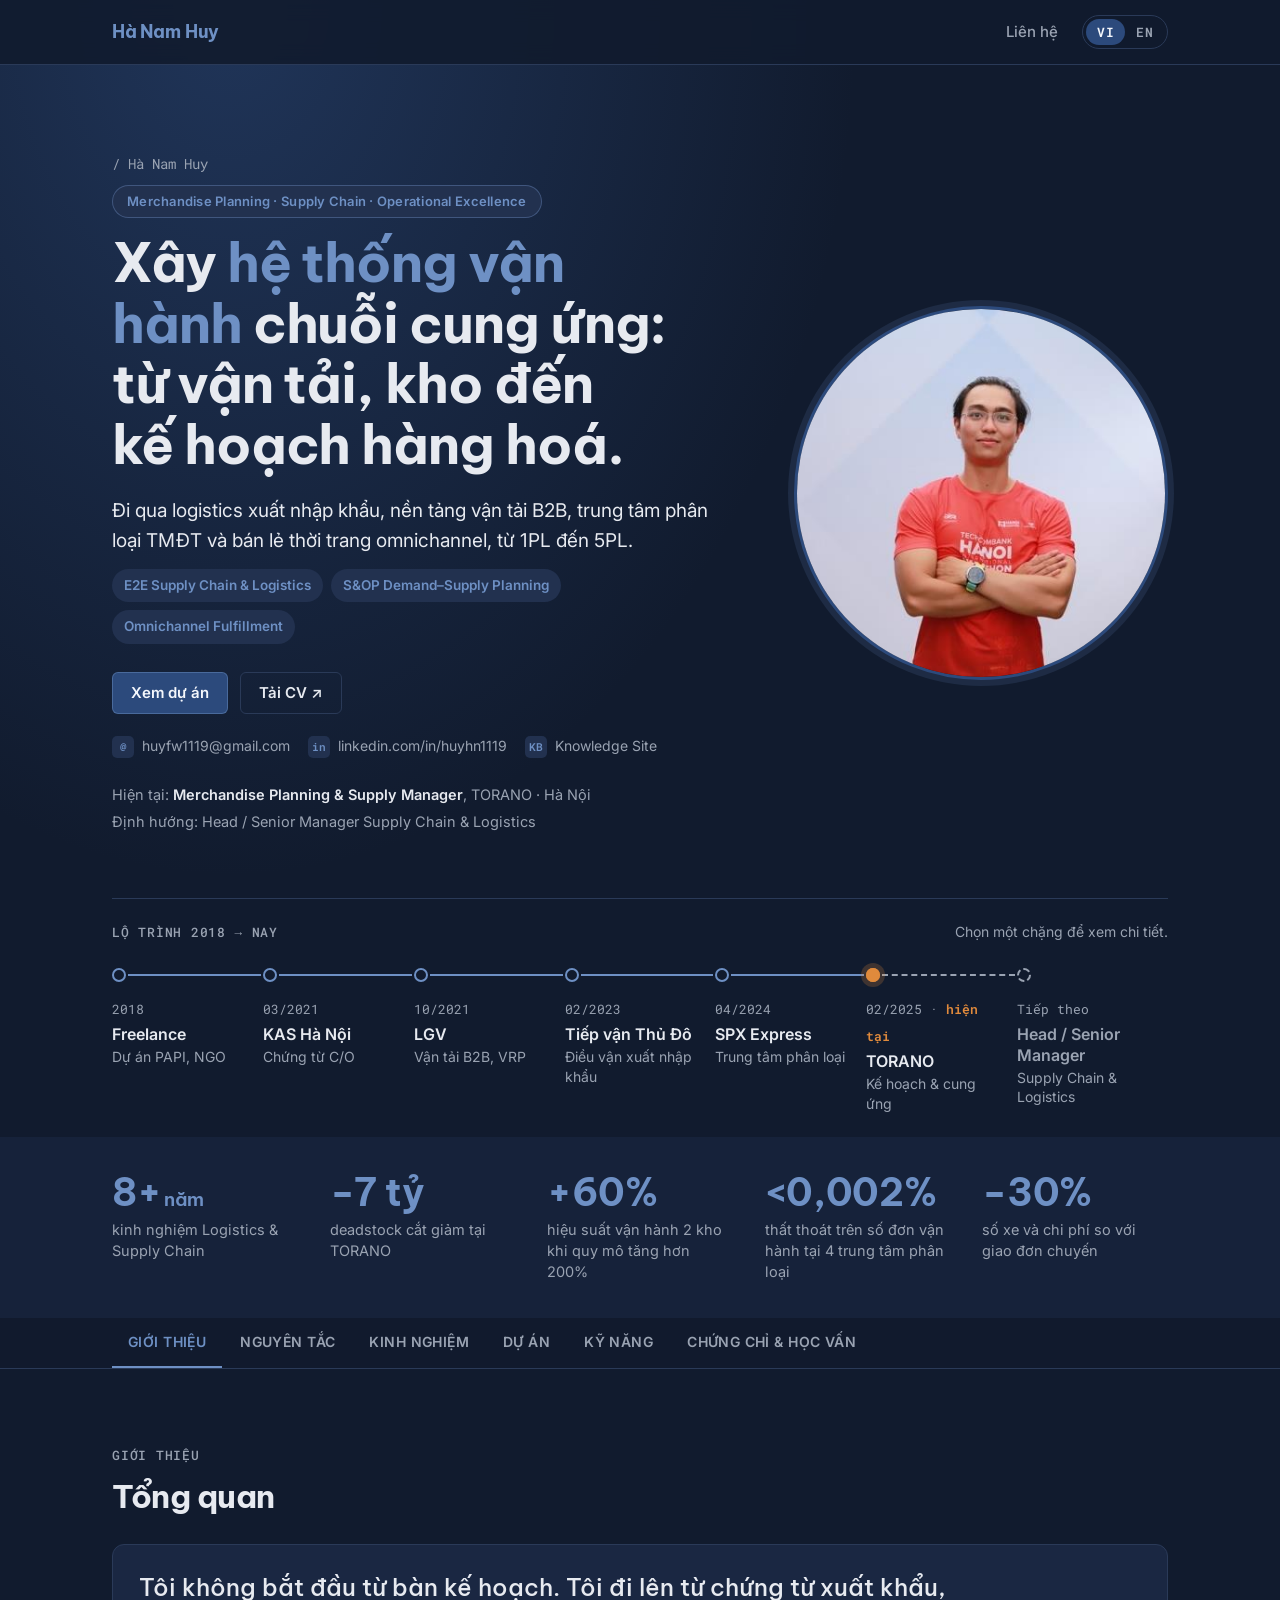
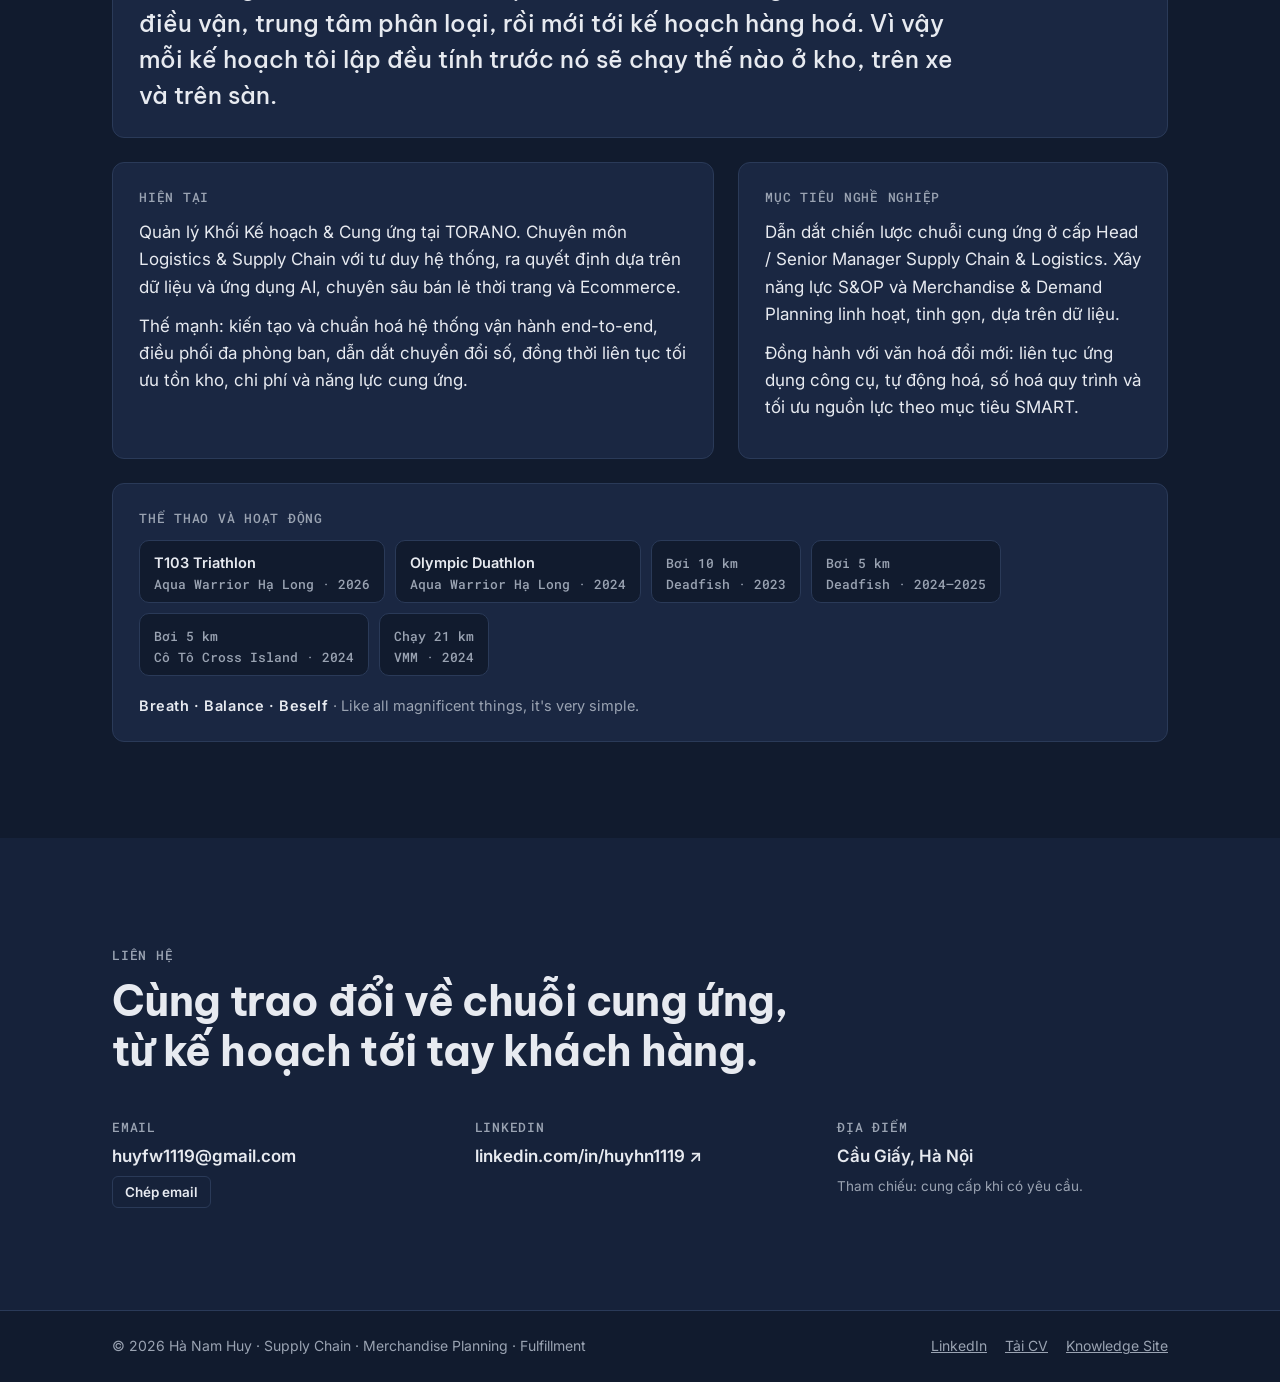
==== commit f7af50aa: "Add 2018 freelance stop (PAPI, NGO) and degree timing" ====
--- a/index.html
+++ b/index.html
@@ -25,7 +25,7 @@
     </nav>
     <div class="lang-toggle" role="group" aria-label="Ngôn ngữ / Language">
       <button type="button" id="lang-vi" data-set-lang="vi" aria-pressed="true">VI</button>
-      <button type="button" id="lang-en" data-set-lang="en" aria-pressed="false">EN</button>
+      <button type="button" id="lang-en" data-goatcounter-click="click-lang-en" data-goatcounter-title="Chuyển EN" data-set-lang="en" aria-pressed="false">EN</button>
     </div>
   </div>
 </header>
@@ -54,12 +54,12 @@
           </ul>
           <div class="hero-actions">
             <a class="btn btn-primary" href="#projects" data-open="projects"><span class="vi">Xem dự án</span><span class="en">View work</span></a>
-            <a class="btn btn-ghost" href="https://drive.google.com/drive/u/0/folders/1o5TJ6o3ONp632tUs8IIN2WiGJLs0FTWV" target="_blank" rel="noopener"><span class="vi">Tải CV ↗</span><span class="en">Download CV ↗</span></a>
+            <a class="btn btn-ghost" href="https://drive.google.com/ data-goatcounter-click="click-cv-download" data-goatcounter-title="Tải CV"file/d/11V5ASFFKXCT2PVoOO0PcE2IONL10T9__/view" target="_blank" rel="noopener"><span class="vi">Tải CV ↗</span><span class="en">Download CV ↗</span></a>
           </div>
           <ul class="contact-pills">
             <li><span class="pill-text"><span class="pill-icon" aria-hidden="true">@</span>huyfw1119@gmail.com</span></li>
-            <li><a href="https://www.linkedin.com/in/huyhn1119" target="_blank" rel="noopener"><span class="pill-icon" aria-hidden="true">in</span>linkedin.com/in/huyhn1119</a></li>
-            <li><a href="https://sites.google.com/view/huyhn1119" target="_blank" rel="noopener"><span class="pill-icon" aria-hidden="true">KB</span>Knowledge Site</a></li>
+            <li><a href="https://www.linkedin.com/in/huyhn1119" data-goatcounter-click="click-linkedin" data-goatcounter-title="LinkedIn" target="_blank" rel="noopener"><span class="pill-icon" aria-hidden="true">in</span>linkedin.com/in/huyhn1119</a></li>
+            <li><a href="https://sites.google.com/view/huyhn1119" data-goatcounter-click="click-knowledge-site" data-goatcounter-title="Knowledge Site" target="_blank" rel="noopener"><span class="pill-icon" aria-hidden="true">KB</span>Knowledge Site</a></li>
           </ul>
           <ul class="hero-meta">
             <li>
@@ -80,10 +80,18 @@
       <!-- Career route: 5 stops, oldest to newest, then the next role -->
       <div class="route">
         <div class="route-head">
-          <span class="label"><span class="vi">Lộ trình 03/2021 → nay</span><span class="en">Route 03/2021 → today</span></span>
+          <span class="label"><span class="vi">Lộ trình 2018 → nay</span><span class="en">Route 2018 → today</span></span>
           <p><span class="vi">Chọn một chặng để xem chi tiết.</span><span class="en">Pick a stop to see the details.</span></p>
         </div>
         <ol class="route-track">
+          <li class="stop">
+            <span class="dot" aria-hidden="true"></span>
+            <a href="#exp-freelance" data-open="exp-freelance">
+              <span class="stop-date">2018</span>
+              <span class="stop-name">Freelance</span>
+              <span class="stop-role"><span class="vi">Dự án PAPI, NGO</span><span class="en">PAPI project, NGOs</span></span>
+            </a>
+          </li>
           <li class="stop">
             <span class="dot" aria-hidden="true"></span>
             <a href="#exp-kas" data-open="exp-kas">
@@ -342,8 +350,7 @@
       <section class="tabpanel" role="tabpanel" id="experience" aria-labelledby="tab-experience" hidden>
         <div class="panel-title">
           <span class="label"><span class="vi">Kinh nghiệm</span><span class="en">Experience</span></span>
-          <h2><span class="vi">5 chặng, mới nhất trước.</span><span class="en">Five stops, newest first.</span></h2>
-          <p><span class="vi">Số liệu lấy từ CV. Mỗi chặng có một bài học rút ra; 4 chặng có trang case riêng.</span><span class="en">Figures come from my CV. Each stop has one lesson; four have their own case page.</span></p>
+          <h2><span class="vi">Hành trình.</span><span class="en">Journey.</span></h2>
         </div>
         <ul class="exp-list">
 
@@ -378,8 +385,8 @@
               <li class="kpi-chip"><span class="vi">Tiết kiệm vận chuyển 2025</span><span class="en">Transport saved in 2025</span> <strong><span class="vi">&gt;600 tr</span><span class="en">VND 600M+</span></strong></li>
             </ul>
             <div class="exp-actions">
-              <a class="btn btn-ghost btn-small" href="case-ibp.html">Case · IBP + ML Forecasting →</a>
-              <a class="btn btn-ghost btn-small" href="case-fulfillment.html">Case · Fulfillment flow →</a>
+              <a class="btn btn-ghost btn-small" href="case-ibp.html" data-goatcounter-click="click-case-ibp" data-goatcounter-title="Case IBP">Case · IBP + ML Forecasting →</a>
+              <a class="btn btn-ghost btn-small" href="case-fulfillment.html" data-goatcounter-click="click-case-fulfillment" data-goatcounter-title="Case Fulfillment">Case · Fulfillment flow →</a>
             </div>
           </li>
 
@@ -409,7 +416,7 @@
               <li class="kpi-chip"><span class="vi">Kiểm soát tồn công cụ</span><span class="en">Tool inventory control</span> <strong>66% → 99%</strong></li>
             </ul>
             <div class="exp-actions">
-              <a class="btn btn-ghost btn-small" href="case-spx.html">Case · SPX SOC →</a>
+              <a class="btn btn-ghost btn-small" href="case-spx.html" data-goatcounter-click="click-case-spx" data-goatcounter-title="Case SPX">Case · SPX SOC →</a>
             </div>
           </li>
 
@@ -459,7 +466,7 @@
               <li class="kpi-chip">Partner adoption app <strong>+20%</strong></li>
             </ul>
             <div class="exp-actions">
-              <a class="btn btn-ghost btn-small" href="case-lgv.html">Case · LGV VRP →</a>
+              <a class="btn btn-ghost btn-small" href="case-lgv.html" data-goatcounter-click="click-case-lgv" data-goatcounter-title="Case LGV">Case · LGV VRP →</a>
             </div>
           </li>
 
@@ -479,6 +486,15 @@
             <ul class="kpi-row">
               <li class="kpi-chip">C/O <strong>150</strong> <span class="vi">bộ/tháng</span><span class="en">sets a month</span></li>
             </ul>
+          </li>
+
+          <li class="exp-card" id="exp-freelance">
+            <div class="exp-head">
+              <h3 class="exp-company">Freelance</h3>
+              <span class="exp-period">2018 – 03/2021</span>
+            </div>
+            <p class="exp-role"><span class="vi">Dự án PAPI và các tổ chức NGO</span><span class="en">PAPI project and NGOs</span></p>
+            <p class="exp-scope"><span class="vi">Bắt đầu sau khi hoàn thành chương trình học tại NEU (2018).</span><span class="en">Started after finishing my NEU programme (2018).</span></p>
           </li>
         </ul>
       </section>
@@ -491,28 +507,28 @@
           <p><span class="vi">Mỗi case có trang riêng. Số liệu lấy từ CV; sơ đồ minh hoạ phương pháp, không dùng dữ liệu nội bộ.</span><span class="en">Each case has its own page. Figures come from my CV; the diagrams show the method and use no internal data.</span></p>
         </div>
         <div class="case-grid">
-          <a class="case-card" href="case-ibp.html">
+          <a class="case-card" href="case-ibp.html" data-goatcounter-click="click-case-ibp" data-goatcounter-title="Case IBP">
             <span class="label"><span class="vi">Chiến lược và hệ thống</span><span class="en">Strategy &amp; systems</span> · TORANO</span>
             <h3><span class="vi">Chuẩn hoá chu trình IBP 5 bước và dự báo nhu cầu bằng ML</span><span class="en">A 5-step IBP cycle with ML demand forecasting</span></h3>
             <p><span class="vi">S&amp;OP toàn công ty, pipeline dữ liệu và model dự báo viết bằng AI.</span><span class="en">Company-wide S&amp;OP, a data pipeline and forecasting models coded with AI.</span></p>
             <div class="metric"><strong><span class="vi">−7 tỷ</span><span class="en">−VND 7B</span></strong><span>deadstock · SLOB 15% → &lt;5%</span></div>
             <span class="more"><span class="vi">Xem case →</span><span class="en">Read the case →</span></span>
           </a>
-          <a class="case-card" href="case-fulfillment.html">
+          <a class="case-card" href="case-fulfillment.html" data-goatcounter-click="click-case-fulfillment" data-goatcounter-title="Case Fulfillment">
             <span class="label"><span class="vi">Vận hành và tối ưu</span><span class="en">Operations &amp; optimization</span> · TORANO</span>
             <h3><span class="vi">Thiết kế lại luồng kho vận khi quy mô tăng hơn 200%</span><span class="en">Redesigning warehouse flow as volume grew 200%+</span></h3>
             <p><span class="vi">Tam định, VSM, cross-docking và MEIO cho 2 kho.</span><span class="en">Identify–count–locate, VSM, cross-docking and MEIO across two warehouses.</span></p>
             <div class="metric"><strong>+60%</strong><span><span class="vi">hiệu suất vận hành 2 kho</span><span class="en">warehouse productivity</span></span></div>
             <span class="more"><span class="vi">Xem case →</span><span class="en">Read the case →</span></span>
           </a>
-          <a class="case-card" href="case-spx.html">
+          <a class="case-card" href="case-spx.html" data-goatcounter-click="click-case-spx" data-goatcounter-title="Case SPX">
             <span class="label"><span class="vi">Vận hành quy mô lớn</span><span class="en">Large-scale operations</span> · SPX Express</span>
             <h3><span class="vi">Vận hành cao điểm 4 trung tâm phân loại</span><span class="en">Peak operations at 4 sortation centers</span></h3>
             <p><span class="vi">500k–1M+ đơn/ngày, 6 team, 30 người.</span><span class="en">500k–1M+ orders a day, 6 teams, 30 people.</span></p>
             <div class="metric"><strong><span class="vi">&lt;0,002%</span><span class="en">&lt;0.002%</span></strong><span><span class="vi">thất thoát trên số đơn vận hành</span><span class="en">loss on orders handled</span></span></div>
             <span class="more"><span class="vi">Xem case →</span><span class="en">Read the case →</span></span>
           </a>
-          <a class="case-card" href="case-lgv.html">
+          <a class="case-card" href="case-lgv.html" data-goatcounter-click="click-case-lgv" data-goatcounter-title="Case LGV">
             <span class="label"><span class="vi">Tối ưu vận tải</span><span class="en">Transport optimization</span> · LGV</span>
             <h3><span class="vi">Lập tuyến VRP và milk-run cho nền tảng logistics SME</span><span class="en">VRP routing and milk-runs for an SME logistics platform</span></h3>
             <p><span class="vi">Ghép đơn theo ràng buộc SLA, khung giờ, tuyến đường, loại xe.</span><span class="en">Consolidating orders under SLA, time-window, route and vehicle constraints.</span></p>
@@ -661,7 +677,7 @@
               <div>
                 <h3><span class="vi">Đại học Kinh tế Quốc dân</span><span class="en">National Economics University</span></h3>
                 <p class="deg"><span class="vi">Cử nhân Kinh tế phát triển · Khoa Kế hoạch &amp; Phát triển</span><span class="en">BA Development Economics · Faculty of Planning &amp; Development</span></p>
-                <p><span class="vi">Tốt nghiệp 2020 · Hà Nội</span><span class="en">Graduated 2020 · Hanoi</span></p>
+                <p><span class="vi">Hoàn thành chương trình 2018 · nhận bằng 2020 · Hà Nội</span><span class="en">Completed the programme 2018 · degree awarded 2020 · Hanoi</span></p>
               </div>
             </li>
           </ul>
@@ -681,7 +697,7 @@
           <span class="label">Email</span>
           <span class="contact-value" id="email-address">huyfw1119@gmail.com</span>
           <span>
-            <button type="button" class="btn btn-ghost btn-small copy-btn" id="copy-email" data-copy-target="email-address">
+            <button type="button" class="btn btn-ghost btn-small copy-btn" id="copy-email" data-goatcounter-click="click-copy-email" data-goatcounter-title="Chép email" data-copy-target="email-address">
               <span class="idle"><span class="vi">Chép email</span><span class="en">Copy email</span></span>
               <span class="done"><span class="vi">Đã chép</span><span class="en">Copied</span></span>
             </button>
@@ -689,7 +705,7 @@
         </li>
         <li>
           <span class="label">LinkedIn</span>
-          <span class="contact-value"><a href="https://www.linkedin.com/in/huyhn1119" target="_blank" rel="noopener">linkedin.com/in/huyhn1119 ↗</a></span>
+          <span class="contact-value"><a href="https://www.linkedin.com/in/huyhn1119" data-goatcounter-click="click-linkedin" data-goatcounter-title="LinkedIn" target="_blank" rel="noopener">linkedin.com/in/huyhn1119 ↗</a></span>
         </li>
         <li>
           <span class="label"><span class="vi">Địa điểm</span><span class="en">Location</span></span>
@@ -705,13 +721,14 @@
   <div class="wrap">
     <span>© 2026 Hà Nam Huy · Supply Chain · Merchandise Planning · Fulfillment</span>
     <span class="footer-links">
-      <a href="https://www.linkedin.com/in/huyhn1119" target="_blank" rel="noopener">LinkedIn</a>
-      <a href="https://drive.google.com/drive/u/0/folders/1o5TJ6o3ONp632tUs8IIN2WiGJLs0FTWV" target="_blank" rel="noopener"><span class="vi">Tải CV</span><span class="en">Download CV</span></a>
-      <a href="https://sites.google.com/view/huyhn1119" target="_blank" rel="noopener">Knowledge Site</a>
+      <a href="https://www.linkedin.com/in/huyhn1119" data-goatcounter-click="click-linkedin" data-goatcounter-title="LinkedIn" target="_blank" rel="noopener">LinkedIn</a>
+      <a href="https://drive.google.com/ data-goatcounter-click="click-cv-download" data-goatcounter-title="Tải CV"file/d/11V5ASFFKXCT2PVoOO0PcE2IONL10T9__/view" target="_blank" rel="noopener"><span class="vi">Tải CV</span><span class="en">Download CV</span></a>
+      <a href="https://sites.google.com/view/huyhn1119" data-goatcounter-click="click-knowledge-site" data-goatcounter-title="Knowledge Site" target="_blank" rel="noopener">Knowledge Site</a>
     </span>
   </div>
 </footer>
 
+<script data-goatcounter="https://huyhn1119.goatcounter.com/count" async src="//gc.zgo.at/count.js"></script>
 <script src="main.js"></script>
 </body>
 </html>
--- a/style.css
+++ b/style.css
@@ -252,7 +252,7 @@
 .route-track {
   position: relative;
   display: grid;
-  grid-template-columns: repeat(6, minmax(0, 1fr));
+  grid-template-columns: repeat(7, minmax(0, 1fr));
   margin: 22px 0 0;
   padding: 0;
   list-style: none;
@@ -307,7 +307,7 @@
 .parcel {
   position: absolute;
   top: 3px;
-  left: calc(100% * 4 / 6);
+  left: calc(100% * 5 / 7);
   width: 14px;
   height: 14px;
   border-radius: 50%;
@@ -319,7 +319,7 @@
 
 @keyframes travel {
   from { left: 0; }
-  to { left: calc(100% * 4 / 6); }
+  to { left: calc(100% * 5 / 7); }
 }
 
 @media (prefers-reduced-motion: reduce) {
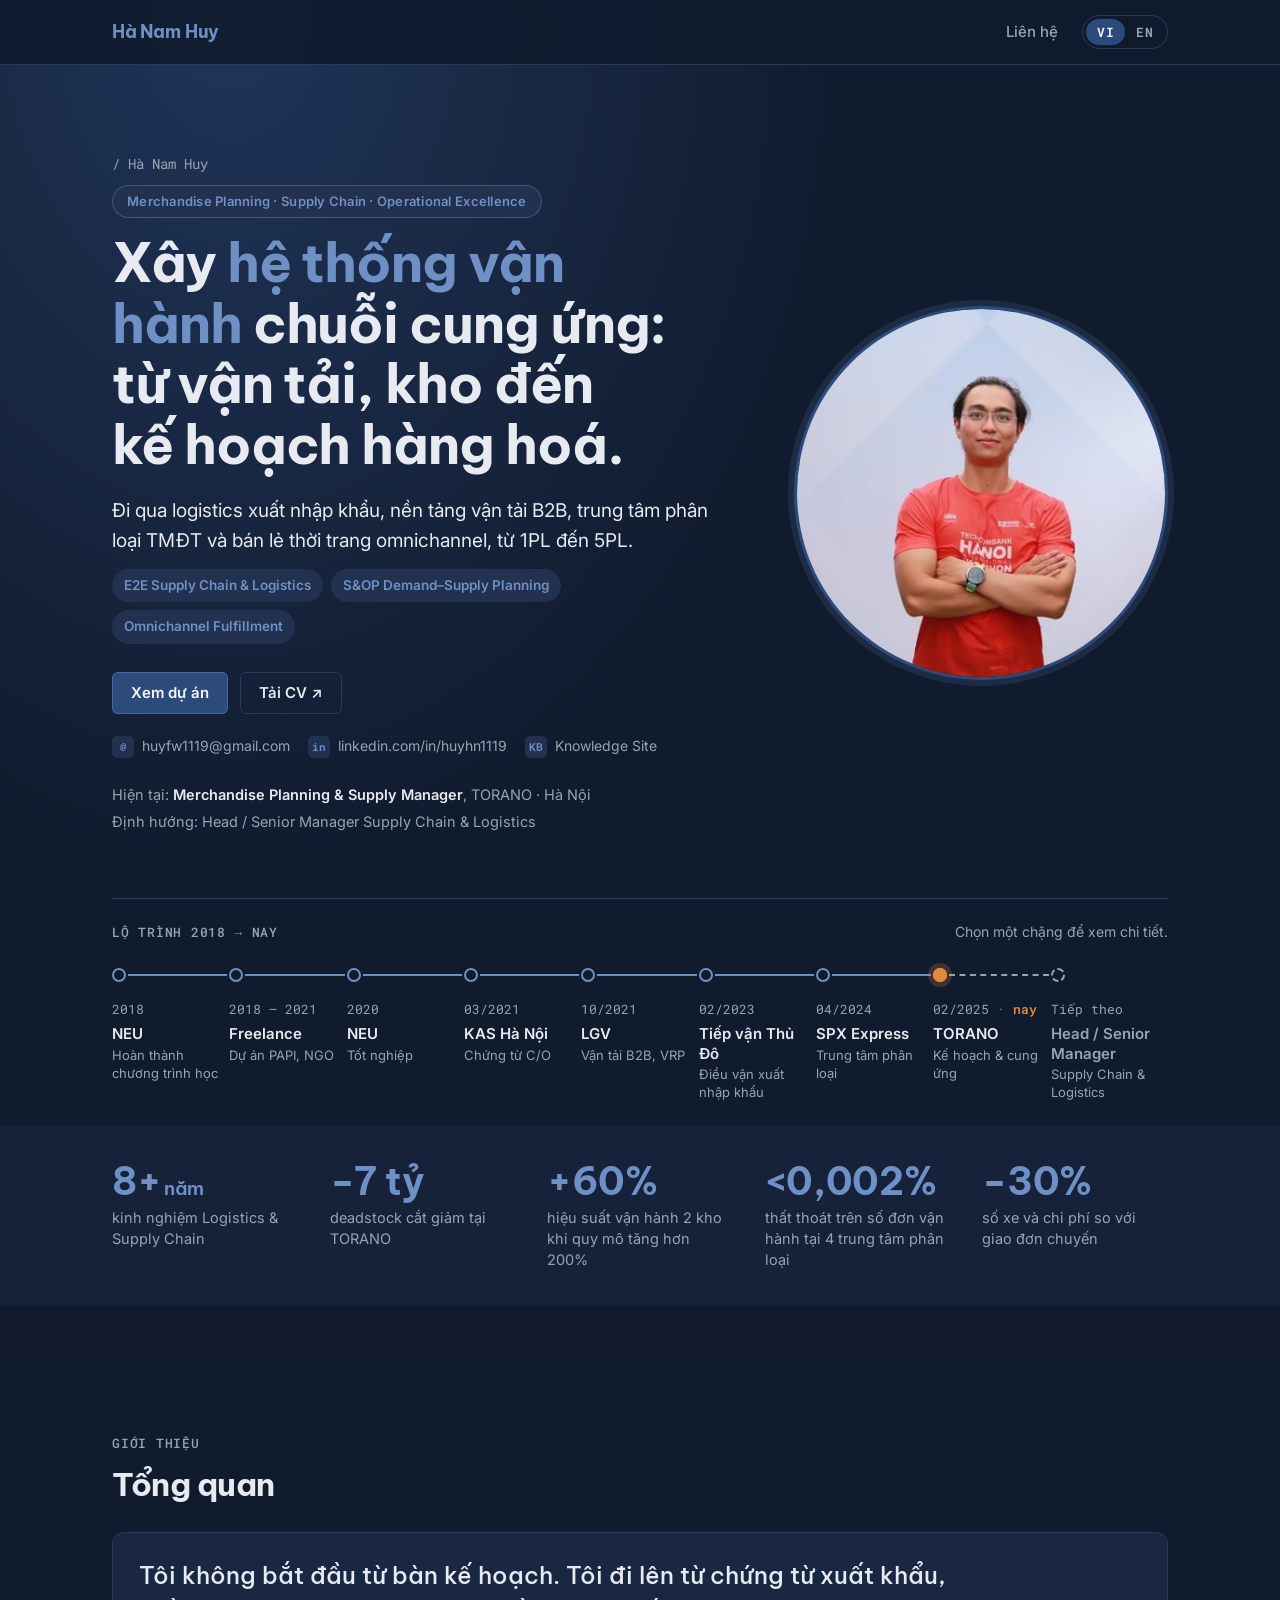
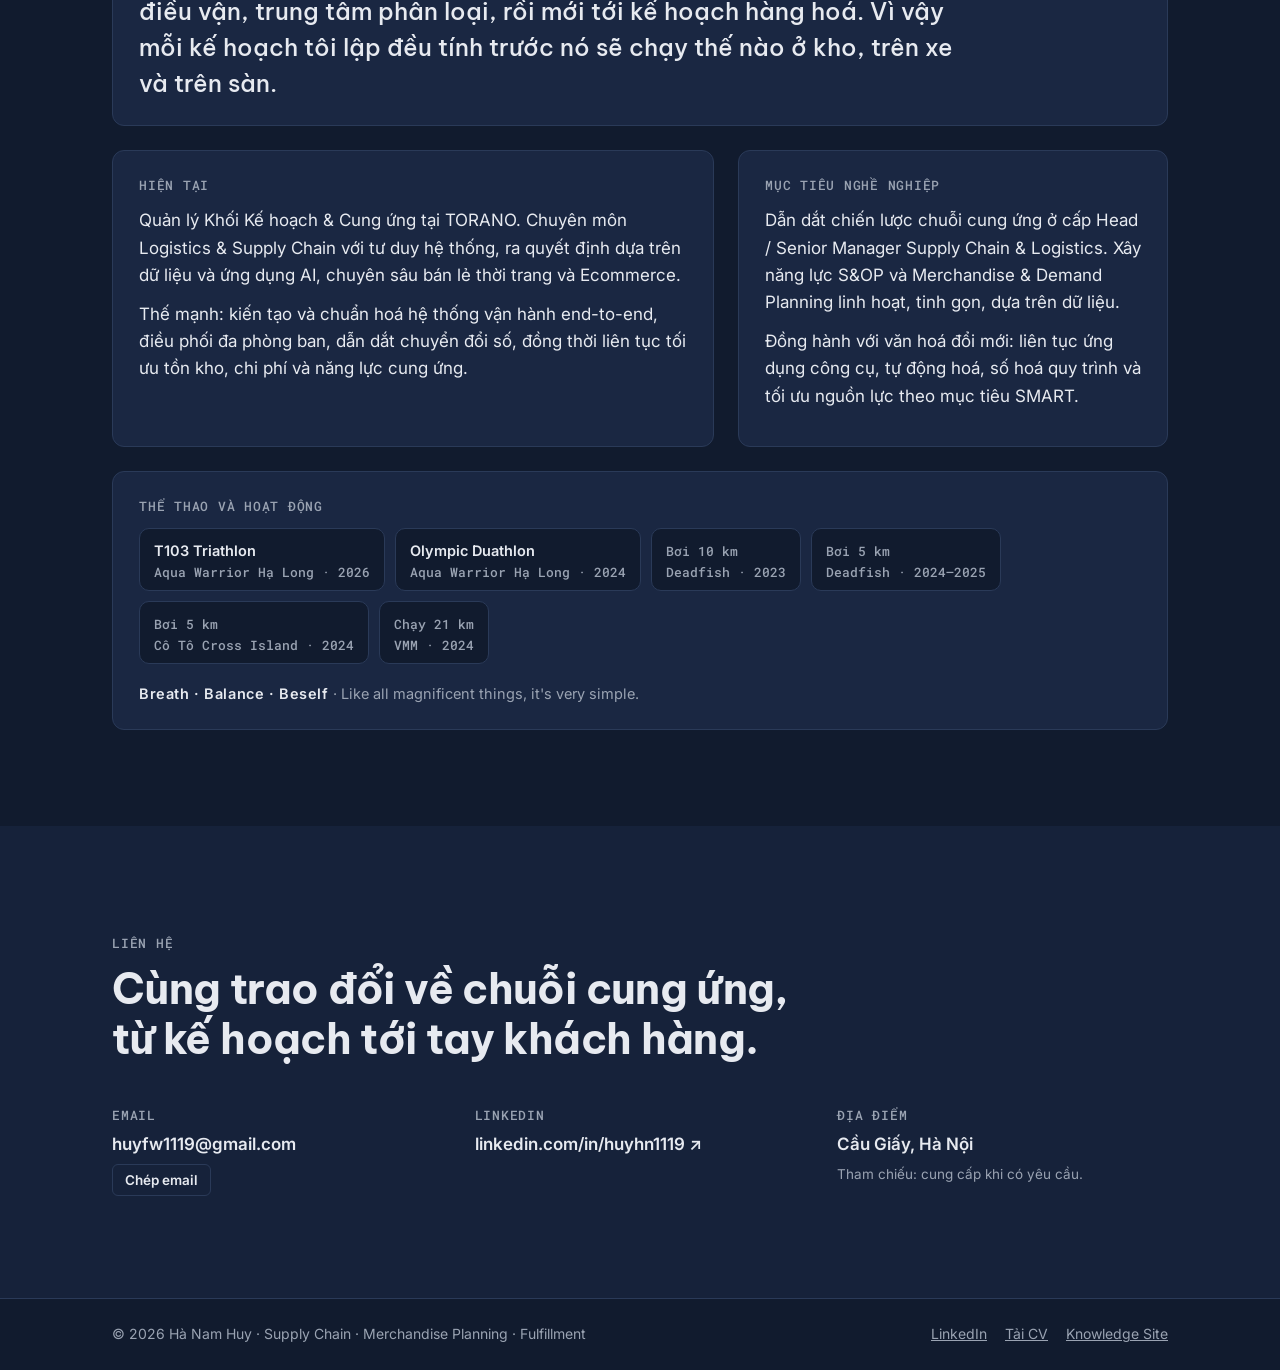
==== commit 20f75ede: "Route: add NEU 2018 programme and 2020 graduation stops" ====
--- a/index.html
+++ b/index.html
@@ -86,10 +86,26 @@
         <ol class="route-track">
           <li class="stop">
             <span class="dot" aria-hidden="true"></span>
+            <a href="#certs" data-open="certs">
+              <span class="stop-date">2018</span>
+              <span class="stop-name">NEU</span>
+              <span class="stop-role"><span class="vi">Hoàn thành chương trình học</span><span class="en">Completed the programme</span></span>
+            </a>
+          </li>
+          <li class="stop">
+            <span class="dot" aria-hidden="true"></span>
             <a href="#exp-freelance" data-open="exp-freelance">
-              <span class="stop-date">2018</span>
+              <span class="stop-date">2018 – 2021</span>
               <span class="stop-name">Freelance</span>
               <span class="stop-role"><span class="vi">Dự án PAPI, NGO</span><span class="en">PAPI project, NGOs</span></span>
+            </a>
+          </li>
+          <li class="stop">
+            <span class="dot" aria-hidden="true"></span>
+            <a href="#certs" data-open="certs">
+              <span class="stop-date">2020</span>
+              <span class="stop-name">NEU</span>
+              <span class="stop-role"><span class="vi">Tốt nghiệp</span><span class="en">Graduated</span></span>
             </a>
           </li>
           <li class="stop">
@@ -127,7 +143,7 @@
           <li class="stop is-current">
             <span class="dot" aria-hidden="true"></span>
             <a href="#exp-torano" data-open="exp-torano">
-              <span class="stop-date">02/2025 · <span class="stop-now"><span class="vi">hiện tại</span><span class="en">now</span></span></span>
+              <span class="stop-date">02/2025 · <span class="stop-now"><span class="vi">nay</span><span class="en">now</span></span></span>
               <span class="stop-name">TORANO</span>
               <span class="stop-role"><span class="vi">Kế hoạch &amp; cung ứng</span><span class="en">Planning &amp; supply</span></span>
             </a>
--- a/style.css
+++ b/style.css
@@ -252,13 +252,13 @@
 .route-track {
   position: relative;
   display: grid;
-  grid-template-columns: repeat(7, minmax(0, 1fr));
+  grid-template-columns: repeat(9, minmax(0, 1fr));
   margin: 22px 0 0;
   padding: 0;
   list-style: none;
 }
 
-.stop { position: relative; padding: 30px 14px 0 0; min-width: 0; }
+.stop { position: relative; padding: 30px 10px 0 0; min-width: 0; }
 
 .stop .dot {
   position: absolute;
@@ -298,8 +298,8 @@
 .stop a:hover .stop-name { color: var(--primary); }
 
 .stop-date { font-family: var(--font-mono); font-size: 12.5px; color: var(--muted); }
-.stop-name { display: block; margin-top: 2px; font-weight: 600; font-size: 16px; line-height: 1.3; }
-.stop-role { display: block; margin-top: 2px; font-size: 14px; color: var(--muted); line-height: 1.4; }
+.stop-name { display: block; margin-top: 2px; font-weight: 600; font-size: 15px; line-height: 1.3; }
+.stop-role { display: block; margin-top: 2px; font-size: 13px; color: var(--muted); line-height: 1.4; }
 .stop-now { color: var(--accent); font-weight: 600; }
 .stop.is-next .stop-name { color: var(--muted); }
 
@@ -307,7 +307,7 @@
 .parcel {
   position: absolute;
   top: 3px;
-  left: calc(100% * 5 / 7);
+  left: calc(100% * 7 / 9);
   width: 14px;
   height: 14px;
   border-radius: 50%;
@@ -319,7 +319,7 @@
 
 @keyframes travel {
   from { left: 0; }
-  to { left: calc(100% * 5 / 7); }
+  to { left: calc(100% * 7 / 9); }
 }
 
 @media (prefers-reduced-motion: reduce) {
@@ -327,7 +327,7 @@
   .parcel { animation: none; }
 }
 
-@media (max-width: 720px) {
+@media (max-width: 900px) {
   .route-track { grid-template-columns: 1fr; }
   .stop { padding: 0 0 22px 32px; }
   .stop .dot { top: 4px; }
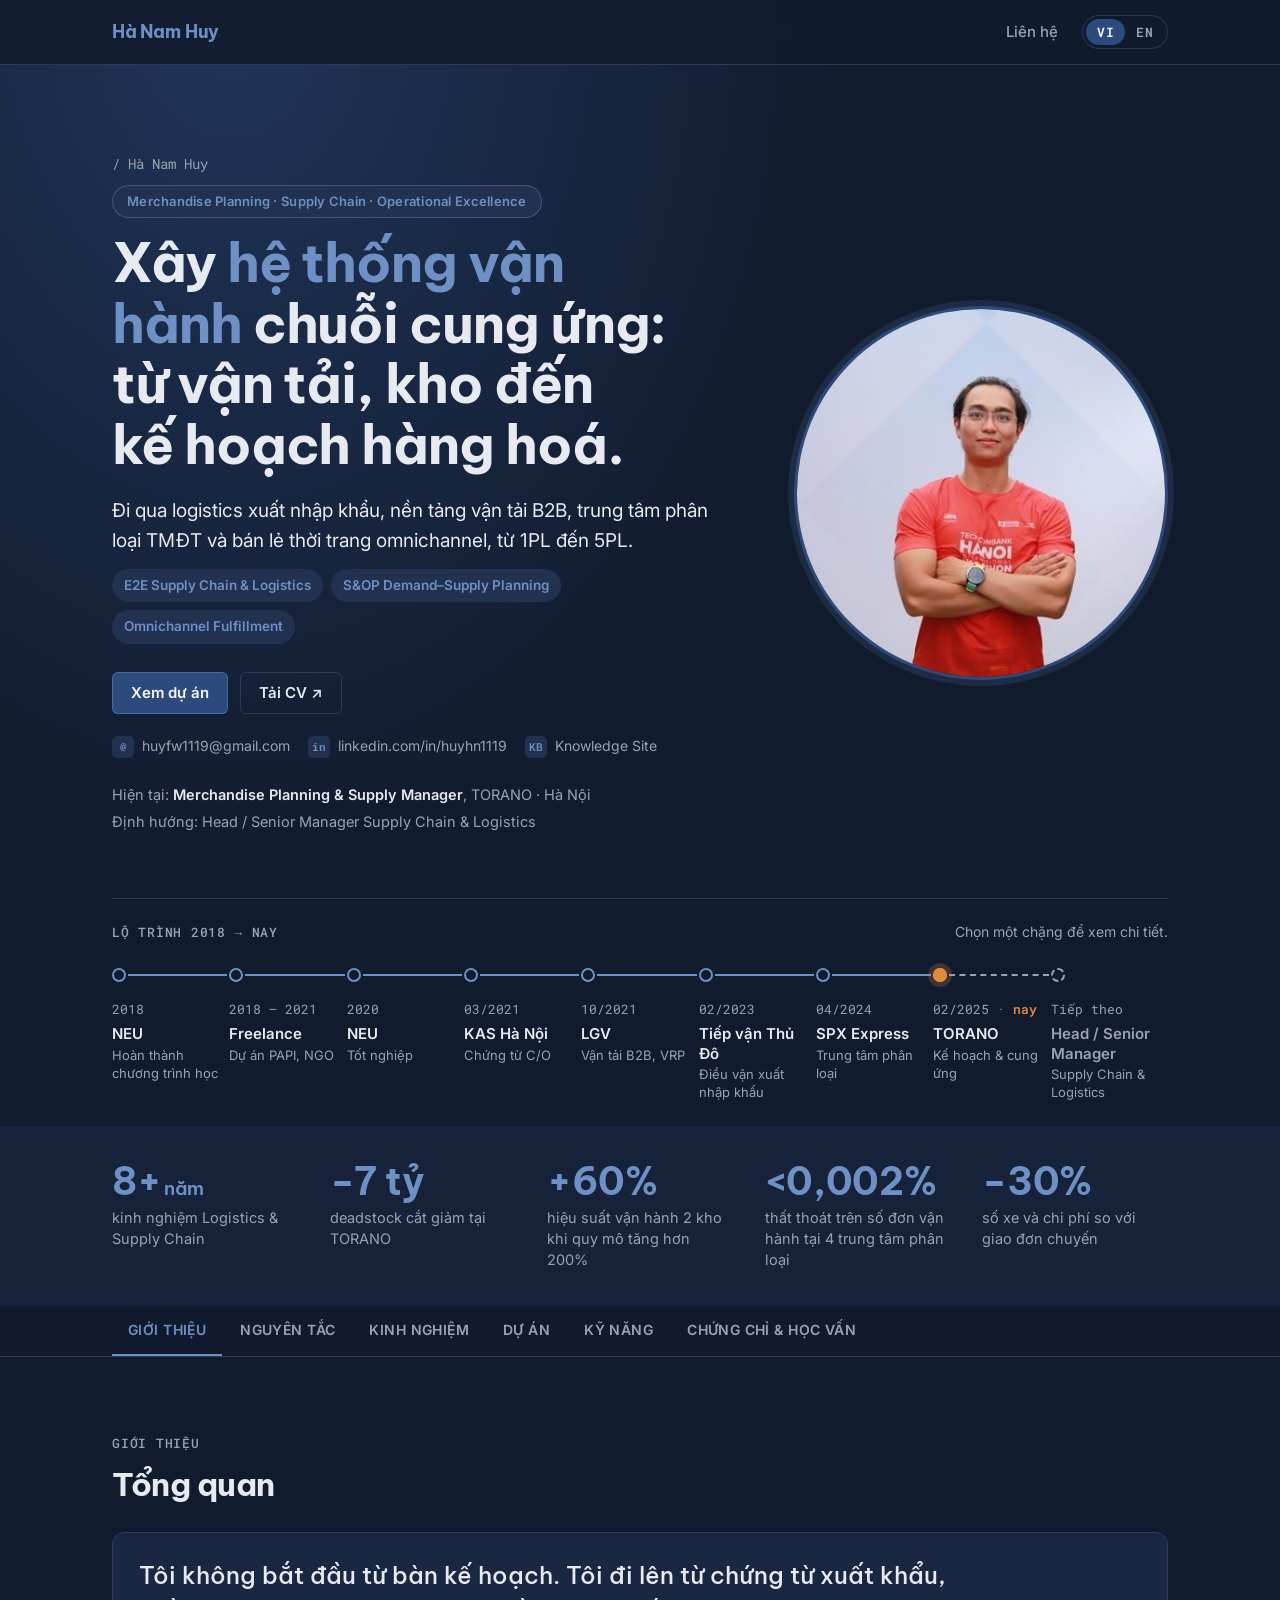
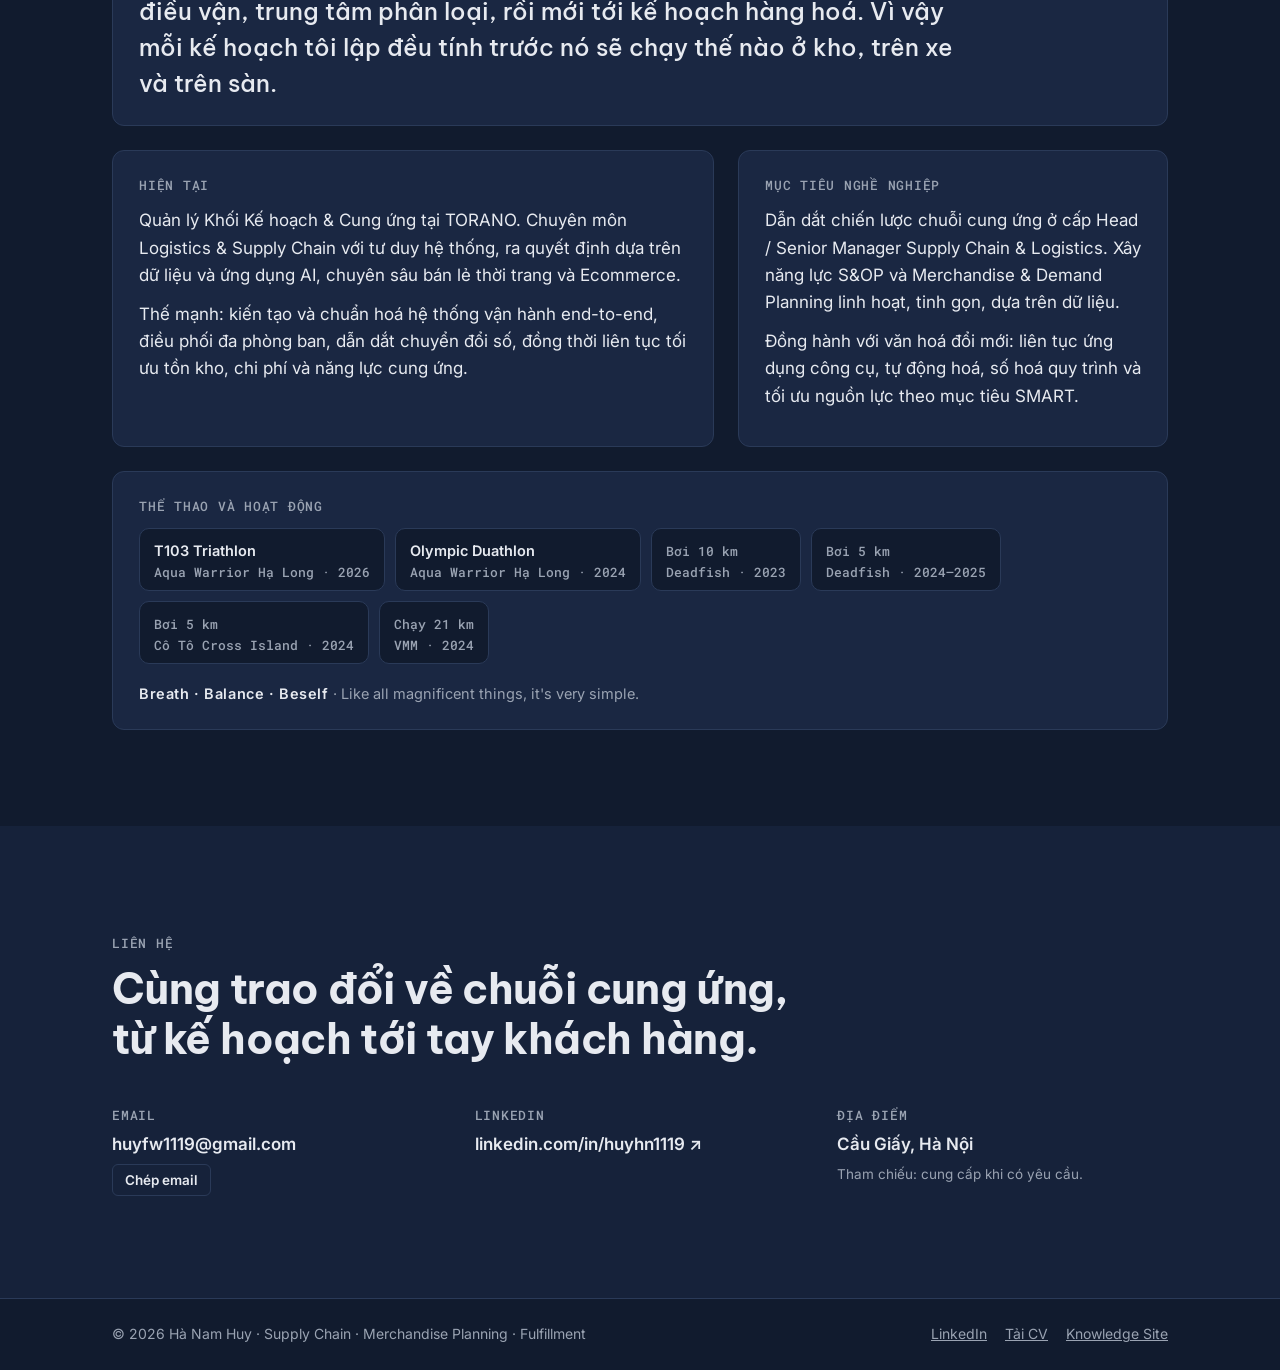
==== commit 515642cf: "Update index.html" ====
--- a/index.html
+++ b/index.html
@@ -54,7 +54,7 @@
           </ul>
           <div class="hero-actions">
             <a class="btn btn-primary" href="#projects" data-open="projects"><span class="vi">Xem dự án</span><span class="en">View work</span></a>
-            <a class="btn btn-ghost" href="https://drive.google.com/ data-goatcounter-click="click-cv-download" data-goatcounter-title="Tải CV"file/d/11V5ASFFKXCT2PVoOO0PcE2IONL10T9__/view" target="_blank" rel="noopener"><span class="vi">Tải CV ↗</span><span class="en">Download CV ↗</span></a>
+            <a class="btn btn-ghost" href="https://drive.google.com/file/d/1gUbEFhqdhJbY9ldJCXVslwjOdD1eIJJ7/view?usp=sharing" data-goatcounter-click="click-cv-download" data-goatcounter-title="Tải CV"file/d/11V5ASFFKXCT2PVoOO0PcE2IONL10T9__/view" target="_blank" rel="noopener"><span class="vi">Tải CV ↗</span><span class="en">Download CV ↗</span></a>
           </div>
           <ul class="contact-pills">
             <li><span class="pill-text"><span class="pill-icon" aria-hidden="true">@</span>huyfw1119@gmail.com</span></li>
